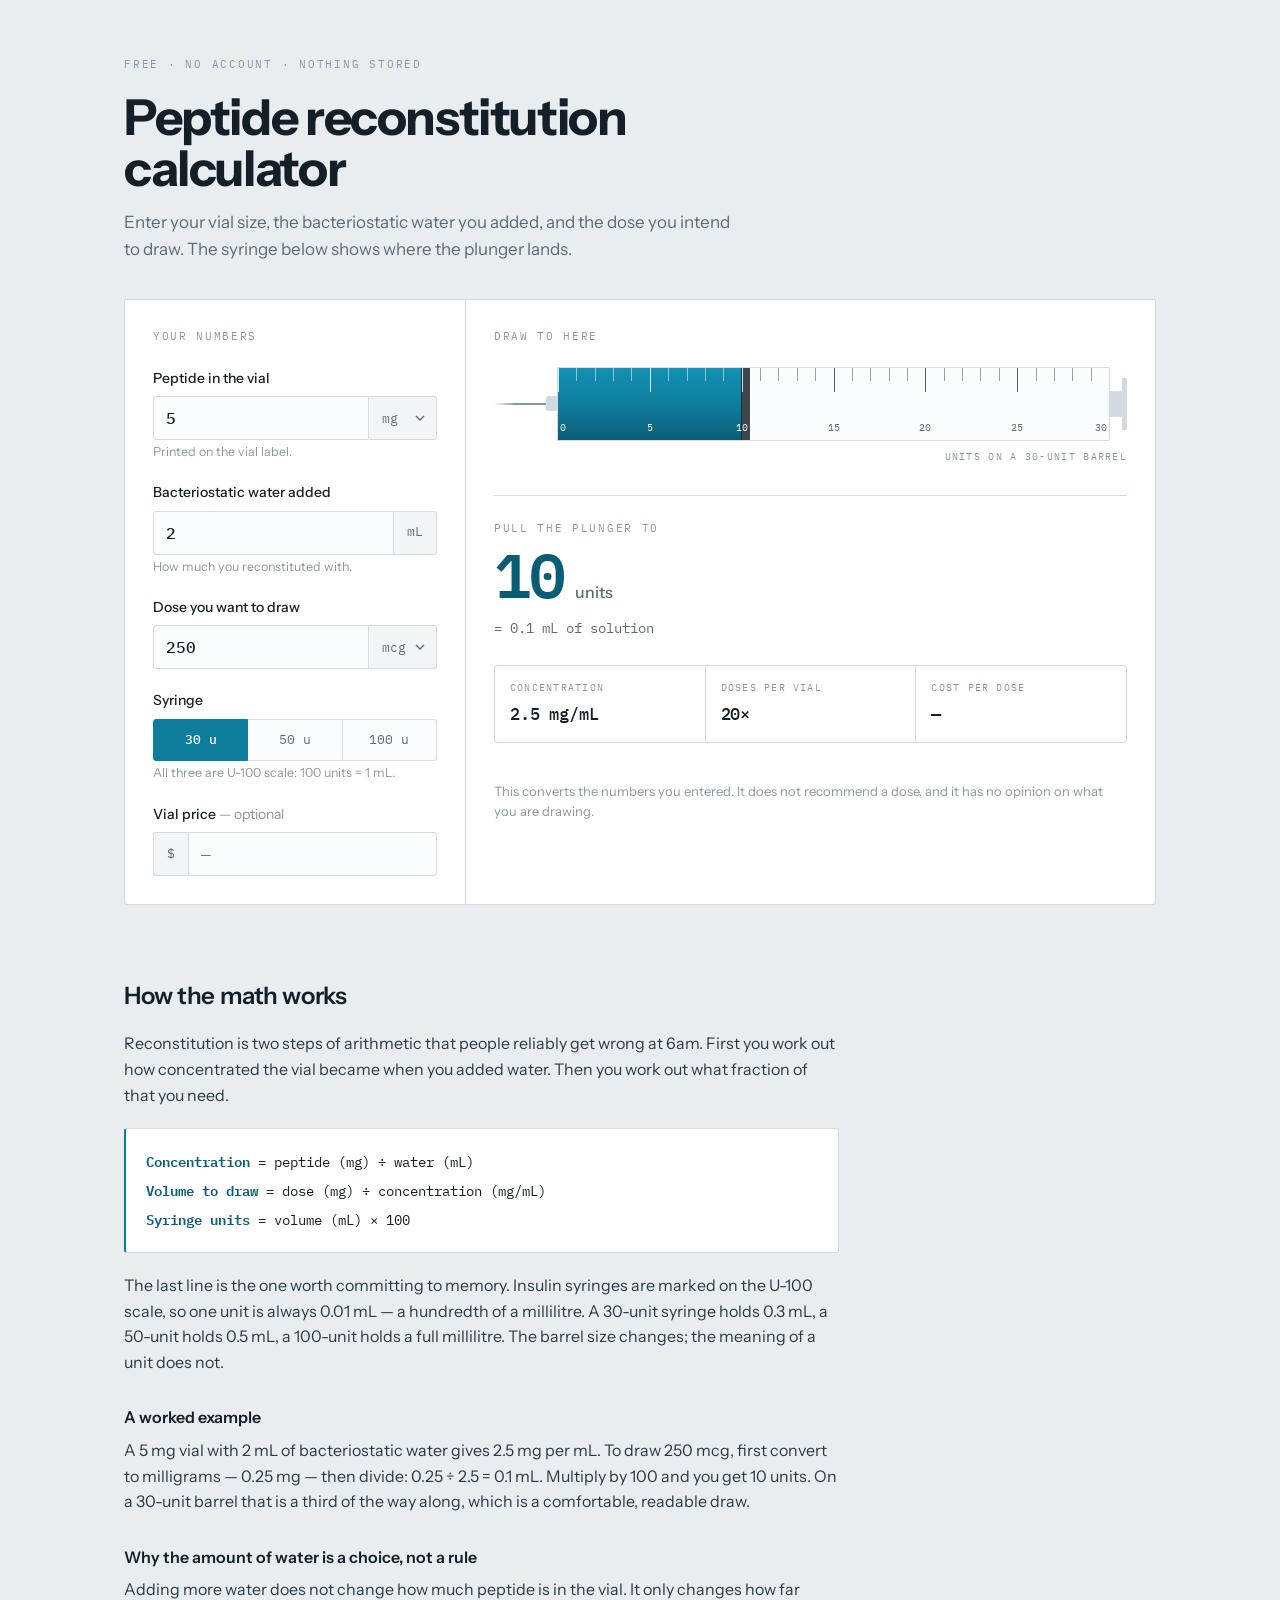
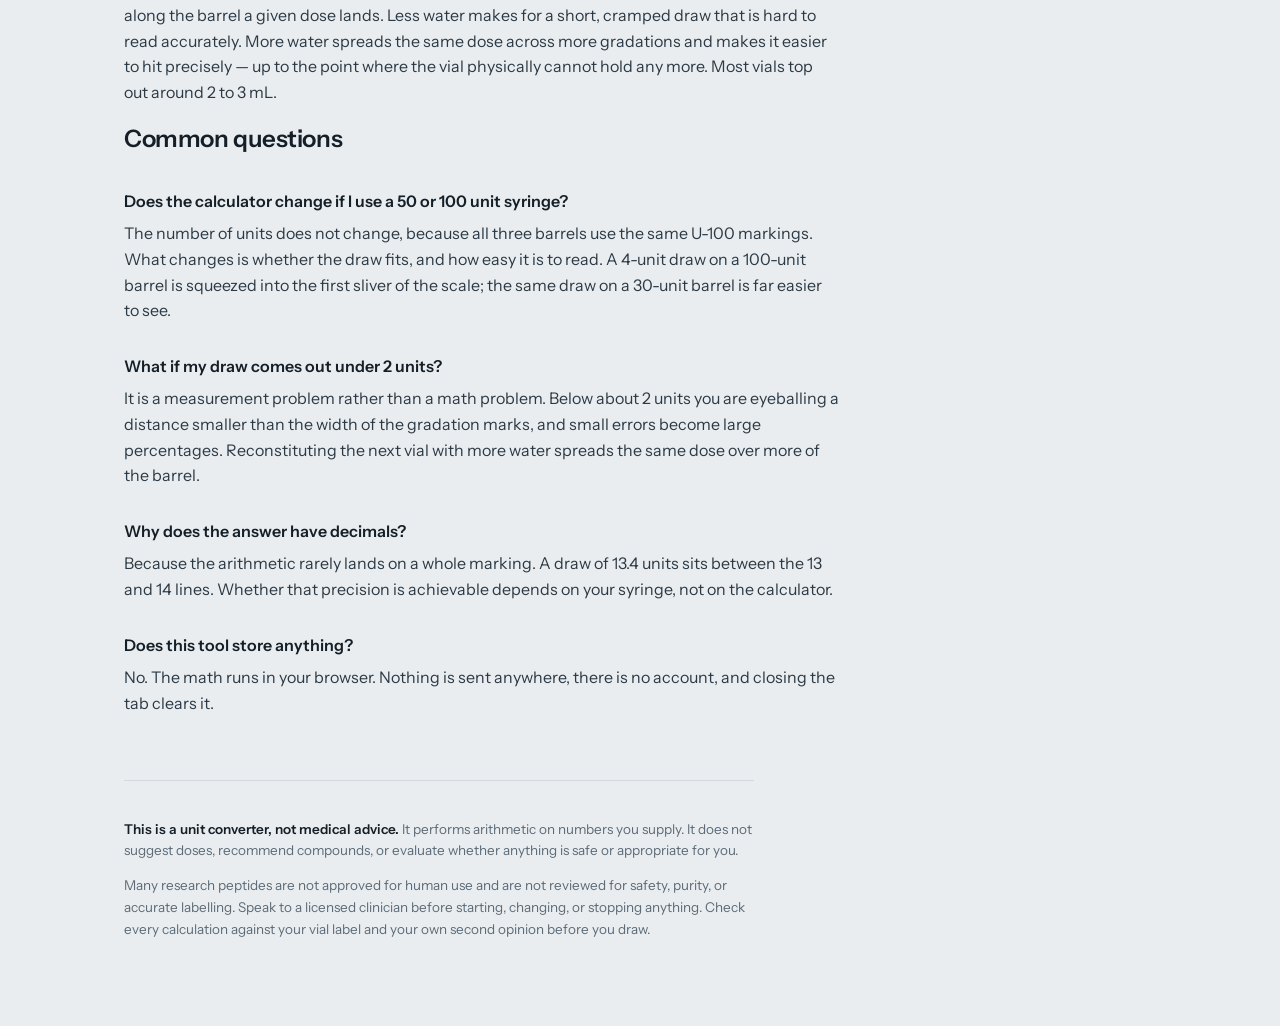
==== index.html @ dd7579fc "Peptide reconstitution calculator Single static page. Converts vial size + bacteriostatic water + do" ====
<!DOCTYPE html>
<html lang="en">
<head>
<meta charset="utf-8">
<meta name="viewport" content="width=device-width, initial-scale=1">
<title>Peptide Reconstitution Calculator — mg, mL and syringe units</title>
<meta name="description" content="Free peptide reconstitution calculator. Enter your vial size, bacteriostatic water and dose, and see exactly where to pull the plunger on a U-100 insulin syringe. No account, no app.">
<link rel="canonical" href="https://peptide-calc.onrender.com/">

<!-- Paste the Google Search Console verification tag here when you claim the property:
     <meta name="google-site-verification" content="..."> -->

<meta name="theme-color" content="#0A5D75">
<link rel="icon" href="/favicon.ico" sizes="32x32">
<link rel="icon" type="image/png" sizes="32x32" href="/favicon-32.png">
<link rel="icon" type="image/png" sizes="16x16" href="/favicon-16.png">
<link rel="apple-touch-icon" href="/apple-touch-icon.png">

<meta property="og:title" content="Peptide Reconstitution Calculator">
<meta property="og:description" content="Enter vial size, water and dose. See exactly where to pull the plunger.">
<meta property="og:type" content="website">
<meta property="og:url" content="https://peptide-calc.onrender.com/">
<meta property="og:site_name" content="Peptide Reconstitution Calculator">
<meta property="og:image" content="https://peptide-calc.onrender.com/og.png">
<meta property="og:image:width" content="1200">
<meta property="og:image:height" content="630">
<meta property="og:image:alt" content="An insulin syringe drawn to scale, filled to the 10-unit mark on a 30-unit barrel.">
<meta name="twitter:card" content="summary_large_image">
<meta name="twitter:title" content="Peptide Reconstitution Calculator">
<meta name="twitter:description" content="Enter vial size, water and dose. See exactly where to pull the plunger.">
<meta name="twitter:image" content="https://peptide-calc.onrender.com/og.png">
<link rel="preload" href="/fonts/InstrumentSans-400-700.woff2" as="font" type="font/woff2" crossorigin>
<link rel="preload" href="/fonts/IBMPlexMono-400.woff2" as="font" type="font/woff2" crossorigin>
<style>
  /* Fonts are served from this origin, so the page makes no third-party
     requests at all. Latin subsets only. Regenerate with fetch-fonts. */
  @font-face{font-family:'Instrument Sans';font-style:normal;font-weight:400 700;font-display:swap;
    src:url('/fonts/InstrumentSans-400-700.woff2') format('woff2')}
  @font-face{font-family:'IBM Plex Mono';font-style:normal;font-weight:400;font-display:swap;
    src:url('/fonts/IBMPlexMono-400.woff2') format('woff2')}
  @font-face{font-family:'IBM Plex Mono';font-style:normal;font-weight:500;font-display:swap;
    src:url('/fonts/IBMPlexMono-500.woff2') format('woff2')}
  @font-face{font-family:'IBM Plex Mono';font-style:normal;font-weight:600;font-display:swap;
    src:url('/fonts/IBMPlexMono-600.woff2') format('woff2')}

  :root{
    --ground:#E9EDF0;
    --panel:#FFFFFF;
    --ink:#141F28;
    --ink-soft:#5C6B77;
    --ink-faint:#8A98A3;
    --fluid:#0E7C9B;
    --fluid-deep:#0A5D75;
    --hairline:#D2D9DF;
    --warn:#A84A16;
    --warn-bg:#FBF1E8;
    --r:3px;
    --sans:"Instrument Sans",system-ui,-apple-system,sans-serif;
    --mono:"IBM Plex Mono",ui-monospace,monospace;
  }

  *,*::before,*::after{box-sizing:border-box}

  html{-webkit-text-size-adjust:100%}

  body{
    margin:0;
    background:var(--ground);
    color:var(--ink);
    font-family:var(--sans);
    font-size:16px;
    line-height:1.6;
    -webkit-font-smoothing:antialiased;
  }

  .wrap{max-width:1080px;margin:0 auto;padding:0 24px}

  /* ---------- masthead ---------- */
  .masthead{padding:56px 0 36px}
  .eyebrow{
    font-family:var(--mono);
    font-size:11px;
    letter-spacing:.16em;
    text-transform:uppercase;
    color:var(--ink-faint);
    margin:0 0 18px;
  }
  h1{
    font-size:clamp(2rem,5.2vw,3.1rem);
    line-height:1.04;
    letter-spacing:-.028em;
    font-weight:700;
    margin:0 0 14px;
    max-width:16ch;
  }
  .standfirst{
    font-size:1.0625rem;
    color:var(--ink-soft);
    margin:0;
    max-width:56ch;
  }

  /* ---------- calculator ---------- */
  .calc{
    display:grid;
    grid-template-columns:minmax(0,340px) minmax(0,1fr);
    gap:1px;
    background:var(--hairline);
    border:1px solid var(--hairline);
    border-radius:var(--r);
    overflow:hidden;
  }
  .pane{background:var(--panel);padding:28px}

  .pane-label{
    font-family:var(--mono);
    font-size:10.5px;
    letter-spacing:.16em;
    text-transform:uppercase;
    color:var(--ink-faint);
    margin:0 0 22px;
  }

  .field{margin-bottom:20px}
  .field:last-child{margin-bottom:0}
  .field > label{
    display:block;
    font-size:.875rem;
    font-weight:500;
    margin-bottom:7px;
  }
  .hint{
    display:block;
    font-size:.78rem;
    color:var(--ink-faint);
    font-weight:400;
    margin-top:3px;
    line-height:1.45;
  }

  .control{display:flex}
  input[type=number]{
    font-family:var(--mono);
    font-size:1rem;
    font-weight:500;
    color:var(--ink);
    width:100%;
    min-width:0;
    padding:11px 12px;
    background:#FBFCFD;
    border:1px solid var(--hairline);
    border-radius:var(--r) 0 0 var(--r);
    -moz-appearance:textfield;
  }
  input[type=number]::-webkit-outer-spin-button,
  input[type=number]::-webkit-inner-spin-button{-webkit-appearance:none;margin:0}
  .control > input[type=number]:only-child{border-radius:var(--r)}
  input[type=number]:focus-visible,
  select:focus-visible{
    outline:2px solid var(--fluid);
    outline-offset:-1px;
    position:relative;
    z-index:1;
  }
  .unit{
    font-family:var(--mono);
    font-size:.8125rem;
    color:var(--ink-soft);
    background:#F2F5F7;
    border:1px solid var(--hairline);
    border-left:none;
    border-radius:0 var(--r) var(--r) 0;
    padding:0 13px;
    display:flex;
    align-items:center;
    white-space:nowrap;
  }
  select.unit{
    -webkit-appearance:none;appearance:none;
    cursor:pointer;
    padding-right:30px;
    background-image:url("data:image/svg+xml;charset=utf-8,%3Csvg xmlns='http://www.w3.org/2000/svg' width='10' height='7'%3E%3Cpath d='M1 1l4 4 4-4' stroke='%235C6B77' stroke-width='1.4' fill='none'/%3E%3C/svg%3E");
    background-repeat:no-repeat;
    background-position:right 11px center;
  }

  .seg{display:flex;gap:0;position:relative}
  .seg input{position:absolute;opacity:0;pointer-events:none}
  .seg label{
    flex:1;
    text-align:center;
    font-family:var(--mono);
    font-size:.8125rem;
    padding:10px 4px;
    background:#FBFCFD;
    border:1px solid var(--hairline);
    border-left-width:0;
    cursor:pointer;
    color:var(--ink-soft);
    transition:background .12s,color .12s;
  }
  .seg label:first-of-type{border-left-width:1px;border-radius:var(--r) 0 0 var(--r)}
  .seg label:last-of-type{border-radius:0 var(--r) var(--r) 0}
  .seg label:hover{background:#F0F4F6}
  .seg input:checked + label{
    background:var(--fluid);
    border-color:var(--fluid);
    color:#fff;
    font-weight:500;
  }
  .seg input:focus-visible + label{outline:2px solid var(--fluid);outline-offset:2px}

  /* ---------- syringe (signature) ---------- */
  .readout{display:flex;flex-direction:column;height:100%}

  .syringe{margin-bottom:8px}
  .barrel-row{display:flex;align-items:center}
  .needle{
    width:52px;height:2px;
    background:linear-gradient(to left,var(--ink-faint) 60%,transparent);
    flex:none;
  }
  .hub{
    width:11px;height:15px;
    background:var(--hairline);
    border-radius:2px 0 0 2px;
    flex:none;
  }
  .barrel{
    position:relative;
    flex:1;
    height:74px;
    background:#FBFCFD;
    border:1px solid var(--hairline);
    border-radius:0 2px 2px 0;
    overflow:hidden;
  }
  .fill{
    position:absolute;
    inset:0 auto 0 0;
    width:0;
    background:linear-gradient(180deg,#1391B3,var(--fluid) 55%,var(--fluid-deep));
    transition:width .42s cubic-bezier(.22,.61,.36,1);
  }
  .stopper{
    position:absolute;
    top:0;bottom:0;
    width:9px;
    background:var(--ink);
    opacity:.82;
    transform:translateX(-1px);
    transition:left .42s cubic-bezier(.22,.61,.36,1);
  }
  .ticks{position:absolute;inset:0;pointer-events:none}
  .tick{position:absolute;top:0;width:1px;background:var(--ink);opacity:.42}
  .tick.minor{height:13px}
  .tick.major{height:24px;opacity:.72}
  .tick-num{
    position:absolute;
    bottom:5px;
    transform:translateX(-50%);
    font-family:var(--mono);
    font-size:9.5px;
    color:var(--ink-soft);
  }
  /* Gradations sitting on the drawn fluid invert, or they disappear into it. */
  .tick.over{background:#fff;opacity:.5}
  .tick.major.over{opacity:.8}
  .tick-num.over{color:rgba(255,255,255,.94)}
  .plunger{width:12px;height:26px;background:var(--hairline);flex:none;border-radius:0 2px 2px 0}
  .flange{width:5px;height:52px;background:var(--hairline);flex:none;border-radius:0 2px 2px 0}

  .scale-caption{
    font-family:var(--mono);
    font-size:10px;
    letter-spacing:.13em;
    text-transform:uppercase;
    color:var(--ink-faint);
    text-align:right;
    margin:0 0 30px;
  }

  /* ---------- answer ---------- */
  .answer{border-top:1px solid var(--hairline);padding-top:24px}
  .answer-label{
    font-family:var(--mono);
    font-size:10.5px;
    letter-spacing:.16em;
    text-transform:uppercase;
    color:var(--ink-faint);
    margin:0 0 6px;
  }
  .big{
    font-family:var(--mono);
    font-size:clamp(2.6rem,7vw,3.9rem);
    font-weight:600;
    line-height:1;
    letter-spacing:-.03em;
    color:var(--fluid-deep);
    display:flex;
    align-items:baseline;
    gap:11px;
    flex-wrap:wrap;
  }
  .big .suffix{
    font-family:var(--sans);
    font-size:1rem;
    font-weight:500;
    color:var(--ink-soft);
    letter-spacing:0;
  }
  .big.void{color:var(--ink-faint);font-size:1.5rem}
  .subline{
    font-family:var(--mono);
    font-size:.875rem;
    color:var(--ink-soft);
    margin:12px 0 0;
  }

  .stats{
    display:grid;
    grid-template-columns:repeat(3,1fr);
    gap:1px;
    background:var(--hairline);
    border:1px solid var(--hairline);
    border-radius:var(--r);
    margin-top:26px;
    overflow:hidden;
  }
  .stat{background:var(--panel);padding:14px 15px}
  .stat dt{
    font-family:var(--mono);
    font-size:9.5px;
    letter-spacing:.13em;
    text-transform:uppercase;
    color:var(--ink-faint);
    margin:0 0 5px;
  }
  .stat dd{
    font-family:var(--mono);
    font-size:1.0625rem;
    font-weight:500;
    margin:0;
    letter-spacing:-.01em;
  }

  .notes{margin-top:18px;display:flex;flex-direction:column;gap:8px}
  .note{
    display:flex;
    gap:10px;
    font-size:.8438rem;
    line-height:1.5;
    padding:11px 13px;
    border-radius:var(--r);
    background:var(--warn-bg);
    color:var(--warn);
    border:1px solid #EFDCC9;
  }
  .note .mark{font-family:var(--mono);font-weight:600;flex:none}

  .fineprint{
    font-size:.8125rem;
    color:var(--ink-faint);
    margin:20px 0 0;
    line-height:1.55;
  }

  /* ---------- prose ---------- */
  .prose{padding:72px 0 0;max-width:65ch}
  .prose h2{
    font-size:1.5rem;
    letter-spacing:-.018em;
    margin:0 0 16px;
    font-weight:600;
  }
  .prose h3{font-size:1rem;font-weight:600;margin:30px 0 7px}
  .prose p{margin:0 0 15px;color:#2C3A45}
  .prose p:last-child{margin-bottom:0}
  .formula{
    font-family:var(--mono);
    font-size:.875rem;
    background:var(--panel);
    border:1px solid var(--hairline);
    border-left:2px solid var(--fluid);
    border-radius:var(--r);
    padding:18px 20px;
    margin:20px 0;
    line-height:2;
    overflow-x:auto;
    white-space:nowrap;
  }
  .formula b{font-weight:600;color:var(--fluid-deep)}

  .disclaimer{
    margin:64px 0 0;
    padding:24px 0 72px;
    border-top:1px solid var(--hairline);
    font-size:.8438rem;
    color:var(--ink-soft);
    line-height:1.6;
    max-width:70ch;
  }
  .disclaimer strong{color:var(--ink);font-weight:600}

  @media (max-width:840px){
    .calc{grid-template-columns:1fr}
    .masthead{padding:40px 0 28px}
    .pane{padding:22px}
    .needle{width:26px}
    .stats{grid-template-columns:1fr}
    .wrap{padding:0 18px}
  }

  @media (prefers-reduced-motion:reduce){
    *{transition-duration:.01ms !important;animation-duration:.01ms !important}
  }
</style>
</head>
<body>

<div class="wrap">

  <header class="masthead">
    <p class="eyebrow">Free · No account · Nothing stored</p>
    <h1>Peptide reconstitution calculator</h1>
    <p class="standfirst">Enter your vial size, the bacteriostatic water you added, and the dose you intend to draw. The syringe below shows where the plunger lands.</p>
  </header>

  <main class="calc">

    <section class="pane">
      <p class="pane-label">Your numbers</p>

      <div class="field">
        <label for="vial">Peptide in the vial</label>
        <div class="control">
          <input type="number" id="vial" value="5" min="0" step="any" inputmode="decimal">
          <select class="unit" id="vialUnit" aria-label="Vial unit">
            <option value="1">mg</option>
            <option value="0.001">mcg</option>
          </select>
        </div>
        <span class="hint">Printed on the vial label.</span>
      </div>

      <div class="field">
        <label for="water">Bacteriostatic water added</label>
        <div class="control">
          <input type="number" id="water" value="2" min="0" step="any" inputmode="decimal">
          <span class="unit">mL</span>
        </div>
        <span class="hint">How much you reconstituted with.</span>
      </div>

      <div class="field">
        <label for="dose">Dose you want to draw</label>
        <div class="control">
          <input type="number" id="dose" value="250" min="0" step="any" inputmode="decimal">
          <select class="unit" id="doseUnit" aria-label="Dose unit">
            <option value="0.001">mcg</option>
            <option value="1">mg</option>
          </select>
        </div>
      </div>

      <div class="field">
        <label id="syrLabel">Syringe</label>
        <div class="seg" role="radiogroup" aria-labelledby="syrLabel">
          <input type="radio" name="syr" id="s30" value="30" checked>
          <label for="s30">30 u</label>
          <input type="radio" name="syr" id="s50" value="50">
          <label for="s50">50 u</label>
          <input type="radio" name="syr" id="s100" value="100">
          <label for="s100">100 u</label>
        </div>
        <span class="hint">All three are U-100 scale: 100 units = 1 mL.</span>
      </div>

      <div class="field">
        <label for="price">Vial price <span style="color:var(--ink-faint);font-weight:400">— optional</span></label>
        <div class="control">
          <span class="unit" style="border-left:1px solid var(--hairline);border-right:none;border-radius:var(--r) 0 0 var(--r)">$</span>
          <input type="number" id="price" placeholder="—" min="0" step="any" inputmode="decimal" style="border-radius:0 var(--r) var(--r) 0">
        </div>
      </div>
    </section>

    <section class="pane">
      <div class="readout">
        <p class="pane-label">Draw to here</p>

        <div class="syringe">
          <div class="barrel-row">
            <span class="needle"></span>
            <span class="hub"></span>
            <div class="barrel" id="barrel">
              <div class="fill" id="fill"></div>
              <div class="stopper" id="stopper" style="left:0"></div>
              <div class="ticks" id="ticks"></div>
            </div>
            <span class="plunger"></span>
            <span class="flange"></span>
          </div>
        </div>
        <p class="scale-caption" id="scaleCaption">Units on a 30-unit barrel</p>

        <div class="answer">
          <p class="answer-label">Pull the plunger to</p>
          <div role="status" aria-live="polite">
            <div class="big" id="big"><span>10</span><span class="suffix">units</span></div>
            <p class="subline" id="subline">= 0.10 mL of solution</p>
          </div>

          <dl class="stats">
            <div class="stat"><dt>Concentration</dt><dd id="conc">—</dd></div>
            <div class="stat"><dt>Doses per vial</dt><dd id="doses">—</dd></div>
            <div class="stat"><dt>Cost per dose</dt><dd id="cpd">—</dd></div>
          </dl>

          <div class="notes" id="notes"></div>

          <p class="fineprint">This converts the numbers you entered. It does not recommend a dose, and it has no opinion on what you are drawing.</p>
        </div>
      </div>
    </section>

  </main>

  <article class="prose">
    <h2>How the math works</h2>
    <p>Reconstitution is two steps of arithmetic that people reliably get wrong at 6am. First you work out how concentrated the vial became when you added water. Then you work out what fraction of that you need.</p>

    <div class="formula">
      <b>Concentration</b> = peptide (mg) ÷ water (mL)<br>
      <b>Volume to draw</b> = dose (mg) ÷ concentration (mg/mL)<br>
      <b>Syringe units</b> = volume (mL) × 100
    </div>

    <p>The last line is the one worth committing to memory. Insulin syringes are marked on the U-100 scale, so one unit is always 0.01 mL — a hundredth of a millilitre. A 30-unit syringe holds 0.3 mL, a 50-unit holds 0.5 mL, a 100-unit holds a full millilitre. The barrel size changes; the meaning of a unit does not.</p>

    <h3>A worked example</h3>
    <p>A 5 mg vial with 2 mL of bacteriostatic water gives 2.5 mg per mL. To draw 250 mcg, first convert to milligrams — 0.25 mg — then divide: 0.25 ÷ 2.5 = 0.1 mL. Multiply by 100 and you get 10 units. On a 30-unit barrel that is a third of the way along, which is a comfortable, readable draw.</p>

    <h3>Why the amount of water is a choice, not a rule</h3>
    <p>Adding more water does not change how much peptide is in the vial. It only changes how far along the barrel a given dose lands. Less water makes for a short, cramped draw that is hard to read accurately. More water spreads the same dose across more gradations and makes it easier to hit precisely — up to the point where the vial physically cannot hold any more. Most vials top out around 2 to 3 mL.</p>

    <h2>Common questions</h2>

    <h3>Does the calculator change if I use a 50 or 100 unit syringe?</h3>
    <p>The number of units does not change, because all three barrels use the same U-100 markings. What changes is whether the draw fits, and how easy it is to read. A 4-unit draw on a 100-unit barrel is squeezed into the first sliver of the scale; the same draw on a 30-unit barrel is far easier to see.</p>

    <h3>What if my draw comes out under 2 units?</h3>
    <p>It is a measurement problem rather than a math problem. Below about 2 units you are eyeballing a distance smaller than the width of the gradation marks, and small errors become large percentages. Reconstituting the next vial with more water spreads the same dose over more of the barrel.</p>

    <h3>Why does the answer have decimals?</h3>
    <p>Because the arithmetic rarely lands on a whole marking. A draw of 13.4 units sits between the 13 and 14 lines. Whether that precision is achievable depends on your syringe, not on the calculator.</p>

    <h3>Does this tool store anything?</h3>
    <p>No. The math runs in your browser. Nothing is sent anywhere, there is no account, and closing the tab clears it.</p>
  </article>

  <footer class="disclaimer">
    <p><strong>This is a unit converter, not medical advice.</strong> It performs arithmetic on numbers you supply. It does not suggest doses, recommend compounds, or evaluate whether anything is safe or appropriate for you.</p>
    <p>Many research peptides are not approved for human use and are not reviewed for safety, purity, or accurate labelling. Speak to a licensed clinician before starting, changing, or stopping anything. Check every calculation against your vial label and your own second opinion before you draw.</p>
  </footer>

</div>

<script type="application/ld+json">
{
  "@context":"https://schema.org",
  "@type":"WebApplication",
  "name":"Peptide Reconstitution Calculator",
  "url":"https://peptide-calc.onrender.com/",
  "applicationCategory":"UtilitiesApplication",
  "operatingSystem":"Any modern web browser",
  "browserRequirements":"Requires JavaScript",
  "description":"Converts peptide vial size, bacteriostatic water volume and intended dose into millilitres and U-100 insulin syringe units, and shows the draw to scale on a syringe barrel.",
  "isAccessibleForFree":true,
  "offers":{"@type":"Offer","price":"0","priceCurrency":"USD"}
}
</script>

<script type="application/ld+json">
{
  "@context":"https://schema.org",
  "@type":"FAQPage",
  "mainEntity":[
    {"@type":"Question","name":"Does the calculation change if I use a 50 or 100 unit syringe?","acceptedAnswer":{"@type":"Answer","text":"No. All three barrels use the same U-100 markings, where one unit equals 0.01 mL. The unit count stays the same; only whether the draw fits, and how easy it is to read, changes."}},
    {"@type":"Question","name":"What if my draw comes out under 2 units?","acceptedAnswer":{"@type":"Answer","text":"That is a measurement problem rather than a math problem. Below roughly 2 units you are estimating a distance smaller than the gradation marks, so small errors become large percentages. Reconstituting with more water spreads the same dose across more of the barrel."}},
    {"@type":"Question","name":"How do you convert millilitres to insulin syringe units?","acceptedAnswer":{"@type":"Answer","text":"Multiply millilitres by 100. Insulin syringes use the U-100 scale, so one unit is always 0.01 mL regardless of whether the barrel holds 30, 50, or 100 units."}},
    {"@type":"Question","name":"How do you calculate peptide concentration after reconstitution?","acceptedAnswer":{"@type":"Answer","text":"Divide the milligrams of peptide in the vial by the millilitres of bacteriostatic water added. A 5 mg vial reconstituted with 2 mL gives 2.5 mg per mL."}}
  ]
}
</script>

<script>
(function(){
  var $ = function(id){ return document.getElementById(id); };
  var vial=$('vial'), vialUnit=$('vialUnit'), water=$('water'), dose=$('dose'),
      doseUnit=$('doseUnit'), price=$('price'),
      fill=$('fill'), stopper=$('stopper'), ticks=$('ticks'),
      big=$('big'), subline=$('subline'), conc=$('conc'), doses=$('doses'),
      cpd=$('cpd'), notes=$('notes'), scaleCaption=$('scaleCaption');

  function capacity(){
    var el = document.querySelector('input[name=syr]:checked');
    return el ? +el.value : 30;
  }

  function num(el){
    var v = parseFloat(el.value);
    return isFinite(v) && v > 0 ? v : null;
  }

  // Real syringes: 30u and 50u are marked every 1 unit, 100u every 2.
  function gradations(cap){
    if(cap===30)  return {minor:1, major:5};
    if(cap===50)  return {minor:1, major:10};
    return {minor:2, major:10};
  }

  var drawnCap = null;
  function drawTicks(cap){
    if(cap === drawnCap) return;
    drawnCap = cap;
    var g = gradations(cap), html = '';
    for(var u=0; u<=cap; u+=g.minor){
      var pct = (u/cap)*100;
      var isMajor = u % g.major === 0;
      html += '<span class="tick '+(isMajor?'major':'minor')+'" data-pct="'+pct+'" style="left:'+pct+'%"></span>';
      if(isMajor){
        var edge = pct<3 ? 'left:2px;transform:none' : (pct>97 ? 'right:2px;left:auto;transform:none' : 'left:'+pct+'%');
        html += '<span class="tick-num" data-pct="'+pct+'" style="'+edge+'">'+u+'</span>';
      }
    }
    ticks.innerHTML = html;
    scaleCaption.textContent = 'Units on a '+cap+'-unit barrel';
  }

  function fmt(n, dp){
    return n.toFixed(dp).replace(/\.?0+$/,'') || '0';
  }

  // Repaint gradations light where they overlap the drawn fluid (and the
  // stopper, which sits right at the boundary and is just as dark).
  function shadeTicks(pct){
    var marks = ticks.querySelectorAll('[data-pct]');
    for(var i=0;i<marks.length;i++){
      var at = parseFloat(marks[i].getAttribute('data-pct'));
      if(at <= pct + 0.6){ marks[i].classList.add('over'); }
      else { marks[i].classList.remove('over'); }
    }
  }

  function setVoid(msg){
    big.className = 'big void';
    big.innerHTML = '<span>'+msg+'</span>';
    subline.textContent = '';
    fill.style.width = '0%';
    stopper.style.left = '0%';
    shadeTicks(0);
  }

  function render(){
    var cap = capacity();
    drawTicks(cap);

    var vialMg = num(vial) ? num(vial) * parseFloat(vialUnit.value) : null;
    var waterMl = num(water);
    var doseMg  = num(dose) ? num(dose) * parseFloat(doseUnit.value) : null;
    var vialCost = num(price);

    notes.innerHTML = '';
    conc.textContent = '—'; doses.textContent = '—'; cpd.textContent = '—';

    if(vialMg === null || waterMl === null){
      setVoid('Enter a vial size and water volume');
      return;
    }

    var cMgMl = vialMg / waterMl;
    conc.textContent = fmt(cMgMl, 3) + ' mg/mL';

    if(doseMg === null){
      setVoid('Enter a dose');
      return;
    }

    var ml = doseMg / cMgMl;
    var units = ml * 100;

    // +1e-9 guards against float error turning an exact 20 into 19.999...
    var perVial = Math.floor(vialMg / doseMg + 1e-9);
    doses.textContent = perVial >= 1 ? perVial + '×' : '0';
    if(vialCost !== null && perVial >= 1){
      cpd.textContent = '$' + (vialCost / perVial).toFixed(2);
    }

    big.className = 'big';
    big.innerHTML = '<span>' + fmt(units, 2) + '</span><span class="suffix">' +
                    (Math.abs(units-1) < 0.005 ? 'unit' : 'units') + '</span>';
    subline.textContent = '= ' + fmt(ml, ml < 0.01 ? 4 : 3) + ' mL of solution';

    var pct = Math.min(100, (units / cap) * 100);
    fill.style.width = pct + '%';
    stopper.style.left = pct + '%';
    shadeTicks(pct);

    var out = [];
    if(units > cap){
      out.push('This draw is '+fmt(units,2)+' units — more than a '+cap+'-unit syringe holds. Use a larger barrel, or reconstitute with less water so the same dose sits in a smaller volume.');
    }
    if(units > 0 && units < 2){
      out.push('Under 2 units is hard to measure accurately, because the draw is narrower than the gap between markings. Reconstituting with more water spreads the same dose further along the barrel.');
    }
    if(waterMl > 3){
      out.push(waterMl+' mL is more than most vials physically hold. Check the vial capacity before you add it.');
    }
    if(perVial < 1){
      out.push('One dose at this size is larger than the entire vial contains.');
    }
    for(var i=0;i<out.length;i++){
      var d = document.createElement('div');
      d.className = 'note';
      d.innerHTML = '<span class="mark">!</span><span>'+out[i]+'</span>';
      notes.appendChild(d);
    }
  }

  var inputs = [vial, vialUnit, water, dose, doseUnit, price];
  for(var i=0;i<inputs.length;i++){
    inputs[i].addEventListener('input', render);
    inputs[i].addEventListener('change', render);
  }
  var radios = document.querySelectorAll('input[name=syr]');
  for(var j=0;j<radios.length;j++){ radios[j].addEventListener('change', render); }

  render();
})();
</script>

</body>
</html>
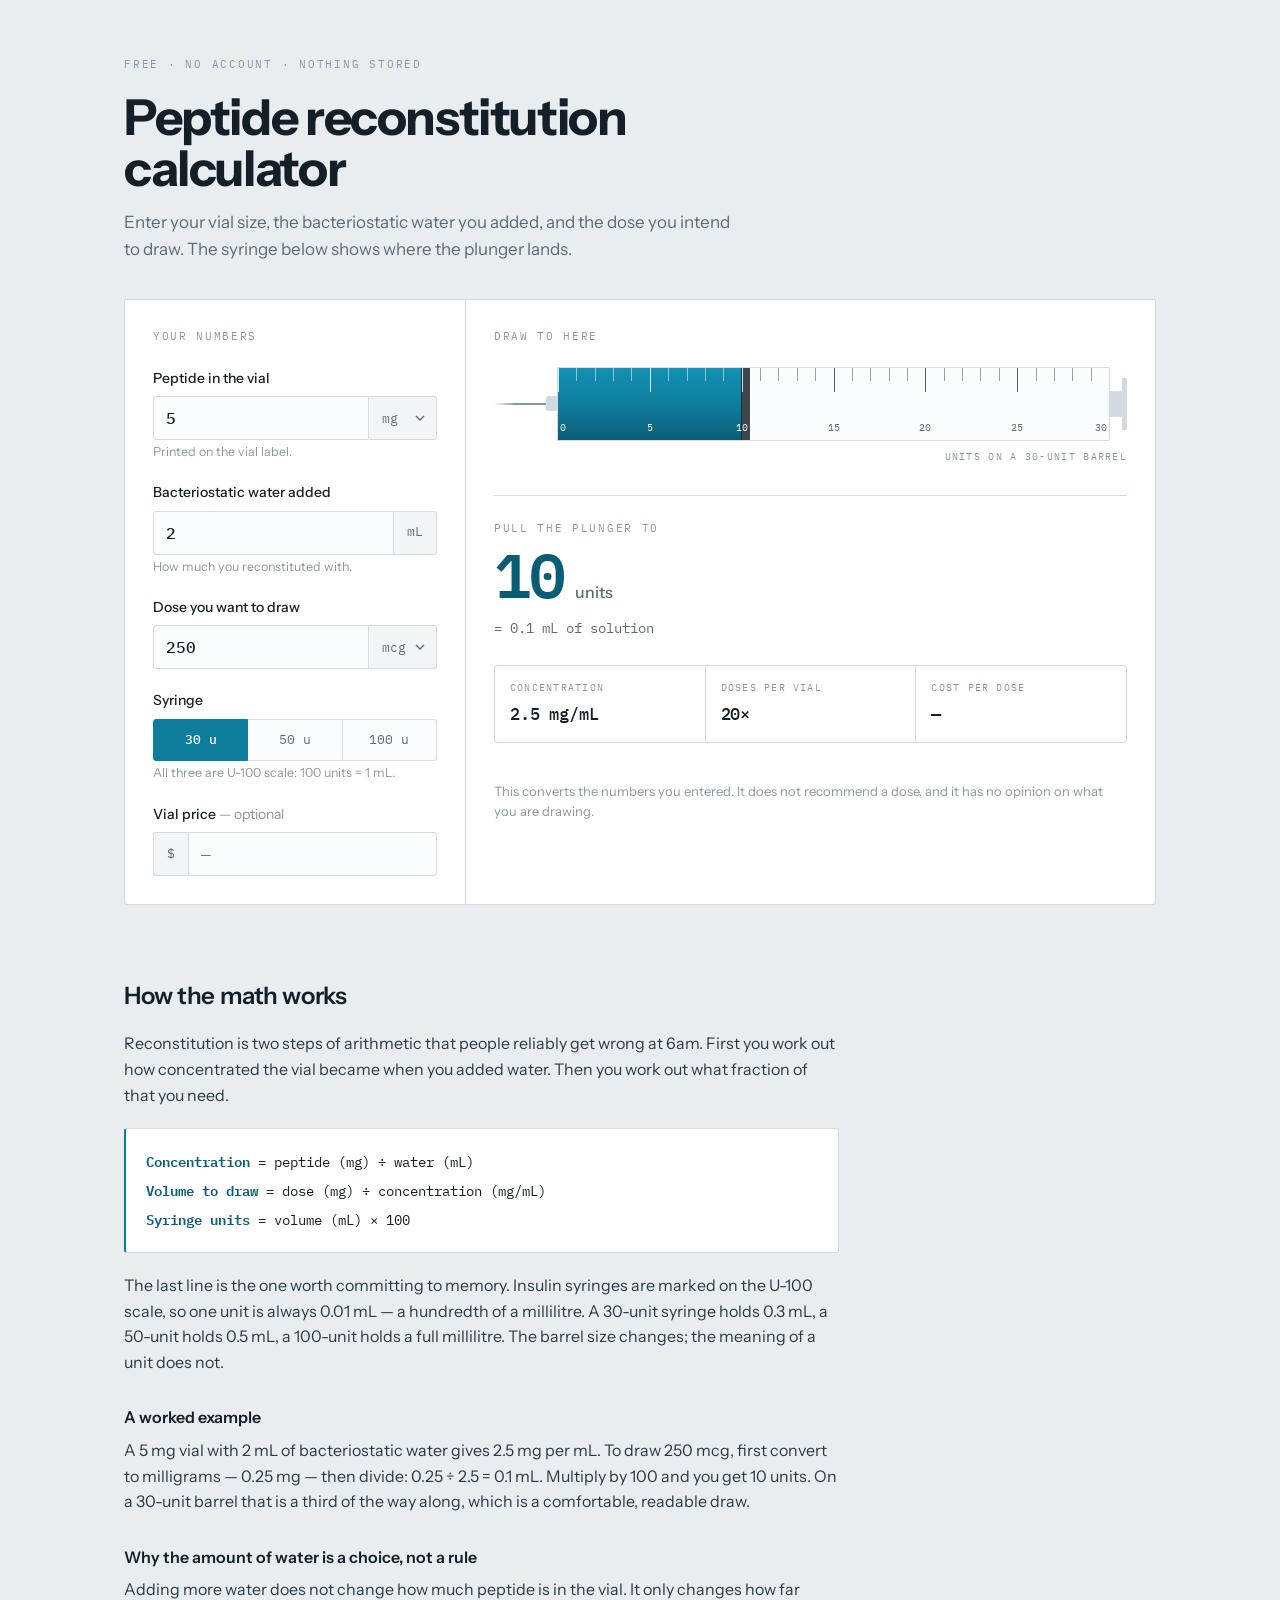
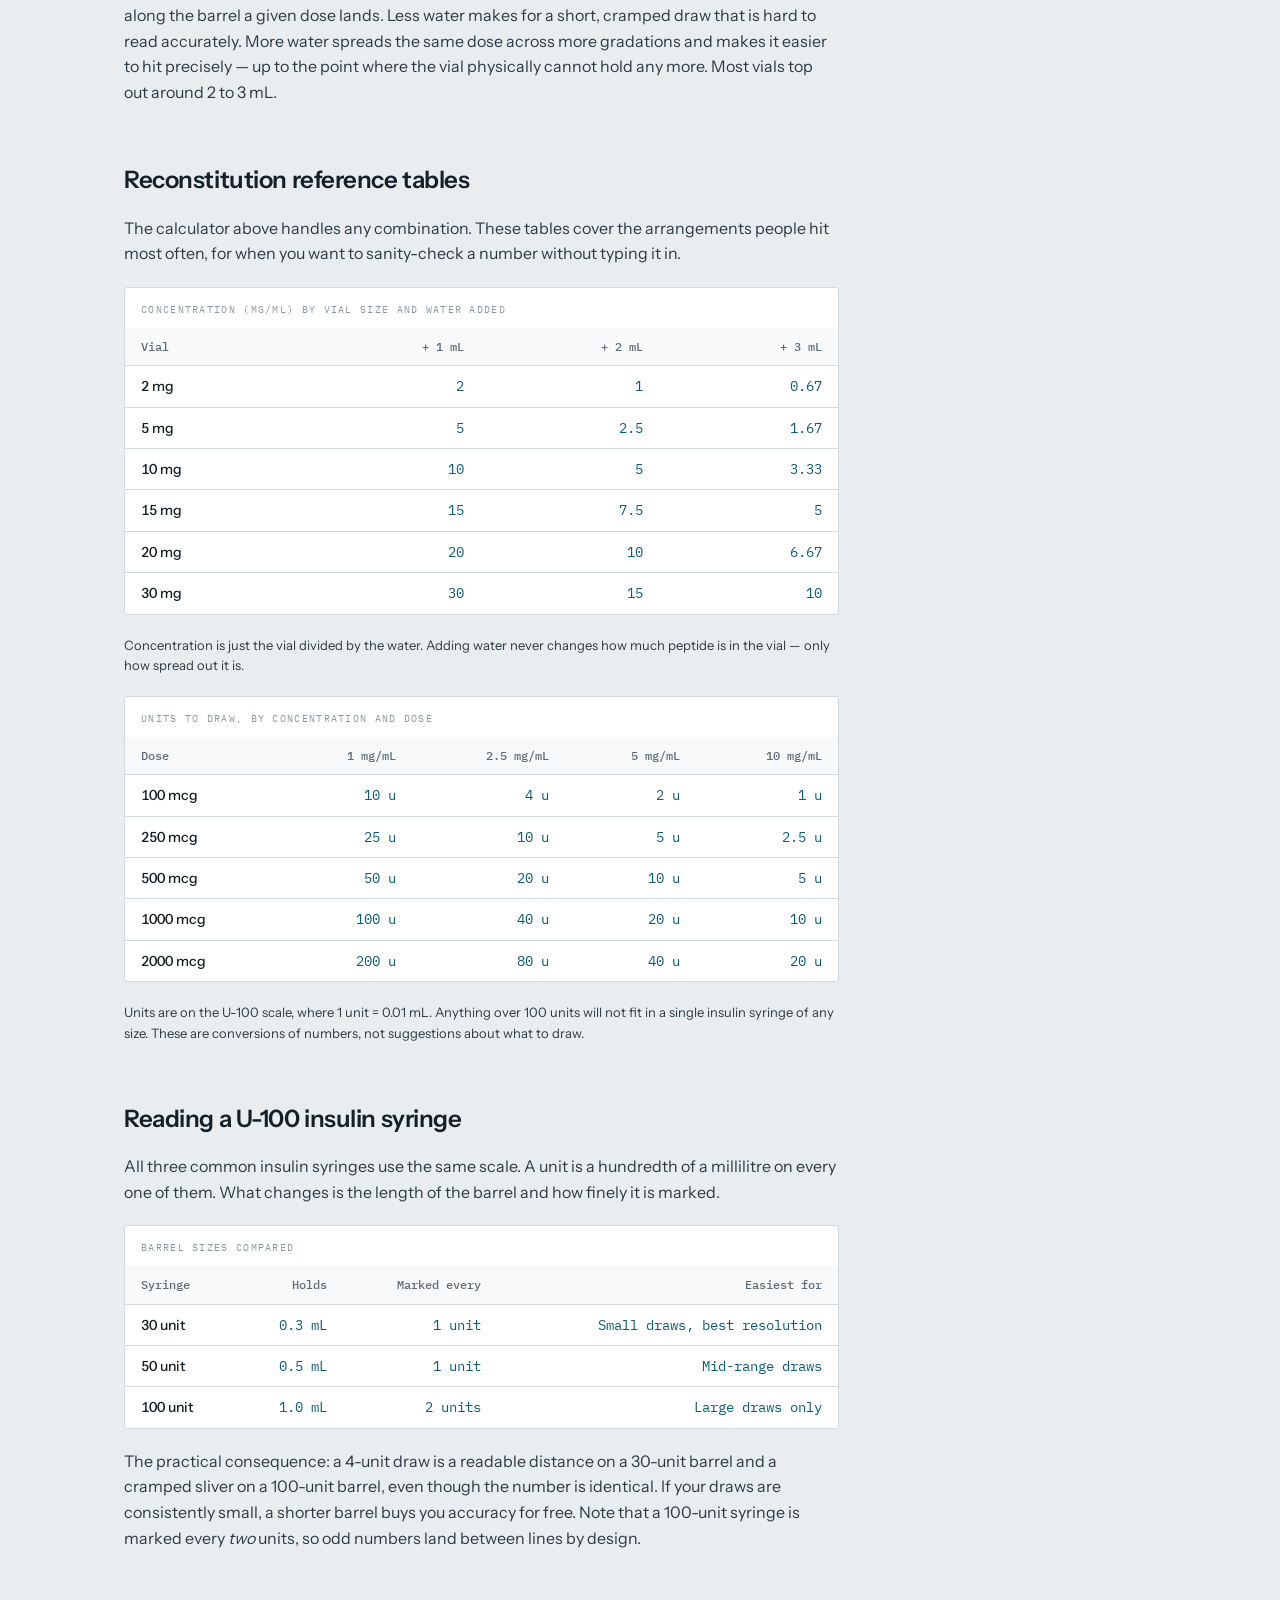
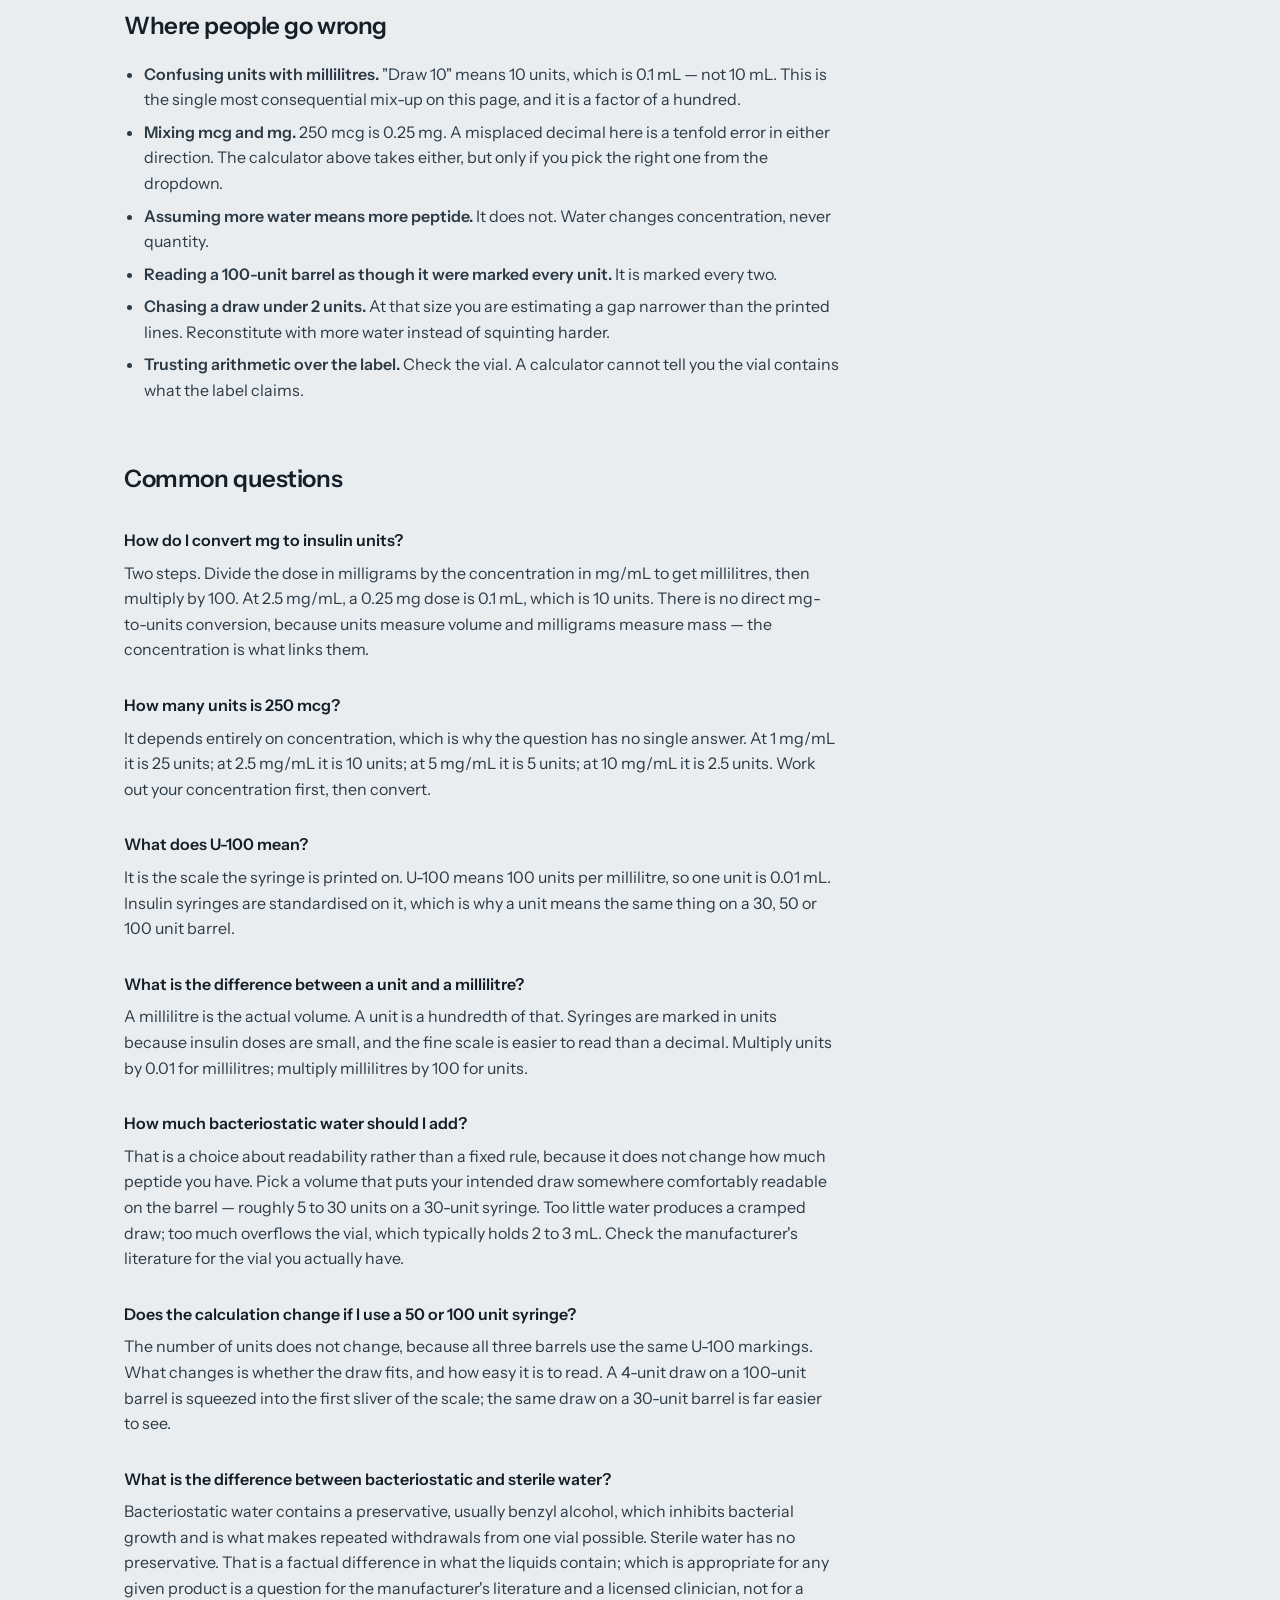
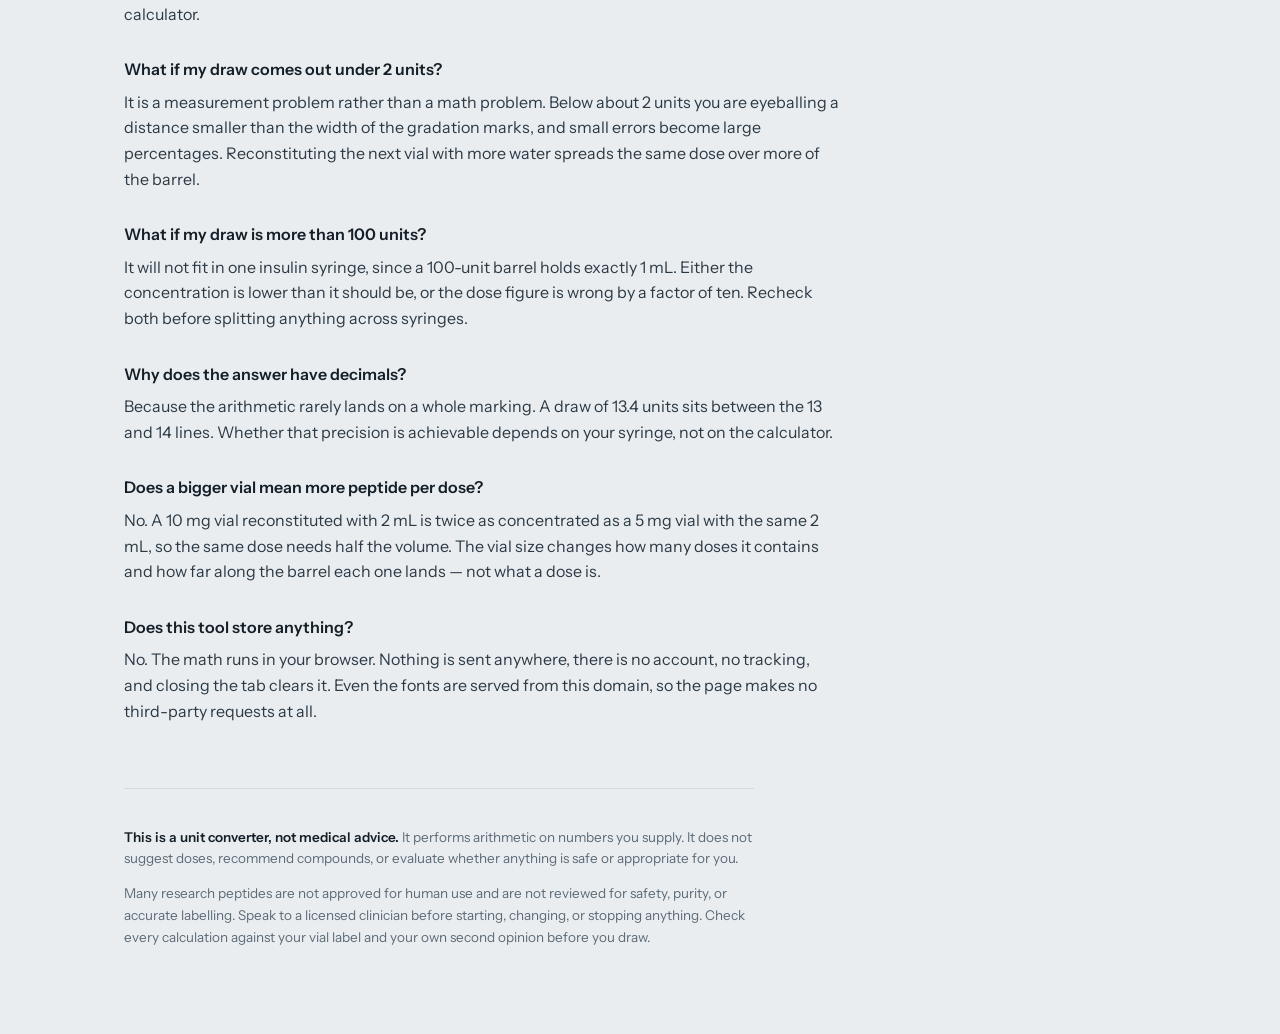
==== commit c2b127a2: "Expand on-page content for search coverage Adds reconstitution reference tables (concentration by vi" ====
--- a/index.html
+++ b/index.html
@@ -3,12 +3,13 @@
 <head>
 <meta charset="utf-8">
 <meta name="viewport" content="width=device-width, initial-scale=1">
-<title>Peptide Reconstitution Calculator — mg, mL and syringe units</title>
-<meta name="description" content="Free peptide reconstitution calculator. Enter your vial size, bacteriostatic water and dose, and see exactly where to pull the plunger on a U-100 insulin syringe. No account, no app.">
-<link rel="canonical" href="https://peptide-calc.onrender.com/">
-
-<!-- Paste the Google Search Console verification tag here when you claim the property:
-     <meta name="google-site-verification" content="..."> -->
+<title>Peptide Reconstitution Calculator — mg to Units, mL and Syringe Draw</title>
+<meta name="description" content="Free peptide reconstitution calculator. Convert mg to insulin units and mL, and see exactly where the plunger lands on a to-scale U-100 syringe. Includes concentration and mcg-to-units reference tables. No account, no tracking.">
+<link rel="canonical" href="https://syringecalc.com/">
+
+<!-- Search Console ownership. Do not remove: verification is re-checked
+     periodically, and dropping this un-verifies the property. -->
+<meta name="google-site-verification" content="8Lmy_8emwPJRMR76XnNJEQsAyK7XE8hu4htxoUNzJvk">
 
 <meta name="theme-color" content="#0A5D75">
 <link rel="icon" href="/favicon.ico" sizes="32x32">
@@ -19,16 +20,16 @@
 <meta property="og:title" content="Peptide Reconstitution Calculator">
 <meta property="og:description" content="Enter vial size, water and dose. See exactly where to pull the plunger.">
 <meta property="og:type" content="website">
-<meta property="og:url" content="https://peptide-calc.onrender.com/">
+<meta property="og:url" content="https://syringecalc.com/">
 <meta property="og:site_name" content="Peptide Reconstitution Calculator">
-<meta property="og:image" content="https://peptide-calc.onrender.com/og.png">
+<meta property="og:image" content="https://syringecalc.com/og.png">
 <meta property="og:image:width" content="1200">
 <meta property="og:image:height" content="630">
 <meta property="og:image:alt" content="An insulin syringe drawn to scale, filled to the 10-unit mark on a 30-unit barrel.">
 <meta name="twitter:card" content="summary_large_image">
 <meta name="twitter:title" content="Peptide Reconstitution Calculator">
 <meta name="twitter:description" content="Enter vial size, water and dose. See exactly where to pull the plunger.">
-<meta name="twitter:image" content="https://peptide-calc.onrender.com/og.png">
+<meta name="twitter:image" content="https://syringecalc.com/og.png">
 <link rel="preload" href="/fonts/InstrumentSans-400-700.woff2" as="font" type="font/woff2" crossorigin>
 <link rel="preload" href="/fonts/IBMPlexMono-400.woff2" as="font" type="font/woff2" crossorigin>
 <style>
@@ -391,6 +392,51 @@
   }
   .formula b{font-weight:600;color:var(--fluid-deep)}
 
+  .prose h2{margin-top:56px}
+  .prose h2:first-child{margin-top:0}
+  .prose ul{margin:0 0 15px;padding-left:20px;color:#2C3A45}
+  .prose li{margin-bottom:7px}
+  .prose strong{font-weight:600}
+
+  .tablewrap{
+    overflow-x:auto;
+    margin:20px 0;
+    border:1px solid var(--hairline);
+    border-radius:var(--r);
+    background:var(--panel);
+  }
+  table{border-collapse:collapse;width:100%;min-width:460px;font-size:.875rem}
+  caption{
+    caption-side:top;
+    text-align:left;
+    font-family:var(--mono);
+    font-size:10px;
+    letter-spacing:.13em;
+    text-transform:uppercase;
+    color:var(--ink-faint);
+    padding:14px 16px 10px;
+  }
+  th,td{
+    padding:9px 16px;
+    text-align:right;
+    border-bottom:1px solid var(--hairline);
+    font-variant-numeric:tabular-nums;
+  }
+  th:first-child,td:first-child{text-align:left}
+  thead th{
+    font-family:var(--mono);
+    font-size:.75rem;
+    font-weight:500;
+    color:var(--ink-soft);
+    background:#F7F9FA;
+    white-space:nowrap;
+  }
+  tbody th{font-weight:500;white-space:nowrap}
+  tbody td{font-family:var(--mono);color:var(--fluid-deep)}
+  tbody tr:last-child th,tbody tr:last-child td{border-bottom:none}
+  tbody tr:hover td,tbody tr:hover th{background:#F7F9FA}
+  .tnote{font-size:.8125rem;color:var(--ink-faint);margin:-8px 0 0}
+
   .disclaimer{
     margin:64px 0 0;
     padding:24px 0 72px;
@@ -544,19 +590,110 @@
     <h3>Why the amount of water is a choice, not a rule</h3>
     <p>Adding more water does not change how much peptide is in the vial. It only changes how far along the barrel a given dose lands. Less water makes for a short, cramped draw that is hard to read accurately. More water spreads the same dose across more gradations and makes it easier to hit precisely — up to the point where the vial physically cannot hold any more. Most vials top out around 2 to 3 mL.</p>
 
+    <h2>Reconstitution reference tables</h2>
+    <p>The calculator above handles any combination. These tables cover the arrangements people hit most often, for when you want to sanity-check a number without typing it in.</p>
+
+    <div class="tablewrap">
+      <table>
+        <caption>Concentration (mg/mL) by vial size and water added</caption>
+        <thead>
+          <tr><th scope="col">Vial</th><th scope="col">+ 1 mL</th><th scope="col">+ 2 mL</th><th scope="col">+ 3 mL</th></tr>
+        </thead>
+        <tbody>
+          <tr><th scope="row">2 mg</th><td>2</td><td>1</td><td>0.67</td></tr>
+          <tr><th scope="row">5 mg</th><td>5</td><td>2.5</td><td>1.67</td></tr>
+          <tr><th scope="row">10 mg</th><td>10</td><td>5</td><td>3.33</td></tr>
+          <tr><th scope="row">15 mg</th><td>15</td><td>7.5</td><td>5</td></tr>
+          <tr><th scope="row">20 mg</th><td>20</td><td>10</td><td>6.67</td></tr>
+          <tr><th scope="row">30 mg</th><td>30</td><td>15</td><td>10</td></tr>
+        </tbody>
+      </table>
+    </div>
+    <p class="tnote">Concentration is just the vial divided by the water. Adding water never changes how much peptide is in the vial — only how spread out it is.</p>
+
+    <div class="tablewrap">
+      <table>
+        <caption>Units to draw, by concentration and dose</caption>
+        <thead>
+          <tr><th scope="col">Dose</th><th scope="col">1 mg/mL</th><th scope="col">2.5 mg/mL</th><th scope="col">5 mg/mL</th><th scope="col">10 mg/mL</th></tr>
+        </thead>
+        <tbody>
+          <tr><th scope="row">100 mcg</th><td>10 u</td><td>4 u</td><td>2 u</td><td>1 u</td></tr>
+          <tr><th scope="row">250 mcg</th><td>25 u</td><td>10 u</td><td>5 u</td><td>2.5 u</td></tr>
+          <tr><th scope="row">500 mcg</th><td>50 u</td><td>20 u</td><td>10 u</td><td>5 u</td></tr>
+          <tr><th scope="row">1000 mcg</th><td>100 u</td><td>40 u</td><td>20 u</td><td>10 u</td></tr>
+          <tr><th scope="row">2000 mcg</th><td>200 u</td><td>80 u</td><td>40 u</td><td>20 u</td></tr>
+        </tbody>
+      </table>
+    </div>
+    <p class="tnote">Units are on the U-100 scale, where 1 unit = 0.01 mL. Anything over 100 units will not fit in a single insulin syringe of any size. These are conversions of numbers, not suggestions about what to draw.</p>
+
+    <h2>Reading a U-100 insulin syringe</h2>
+    <p>All three common insulin syringes use the same scale. A unit is a hundredth of a millilitre on every one of them. What changes is the length of the barrel and how finely it is marked.</p>
+
+    <div class="tablewrap">
+      <table>
+        <caption>Barrel sizes compared</caption>
+        <thead>
+          <tr><th scope="col">Syringe</th><th scope="col">Holds</th><th scope="col">Marked every</th><th scope="col">Easiest for</th></tr>
+        </thead>
+        <tbody>
+          <tr><th scope="row">30 unit</th><td>0.3 mL</td><td>1 unit</td><td>Small draws, best resolution</td></tr>
+          <tr><th scope="row">50 unit</th><td>0.5 mL</td><td>1 unit</td><td>Mid-range draws</td></tr>
+          <tr><th scope="row">100 unit</th><td>1.0 mL</td><td>2 units</td><td>Large draws only</td></tr>
+        </tbody>
+      </table>
+    </div>
+
+    <p>The practical consequence: a 4-unit draw is a readable distance on a 30-unit barrel and a cramped sliver on a 100-unit barrel, even though the number is identical. If your draws are consistently small, a shorter barrel buys you accuracy for free. Note that a 100-unit syringe is marked every <em>two</em> units, so odd numbers land between lines by design.</p>
+
+    <h2>Where people go wrong</h2>
+    <ul>
+      <li><strong>Confusing units with millilitres.</strong> "Draw 10" means 10 units, which is 0.1 mL — not 10 mL. This is the single most consequential mix-up on this page, and it is a factor of a hundred.</li>
+      <li><strong>Mixing mcg and mg.</strong> 250 mcg is 0.25 mg. A misplaced decimal here is a tenfold error in either direction. The calculator above takes either, but only if you pick the right one from the dropdown.</li>
+      <li><strong>Assuming more water means more peptide.</strong> It does not. Water changes concentration, never quantity.</li>
+      <li><strong>Reading a 100-unit barrel as though it were marked every unit.</strong> It is marked every two.</li>
+      <li><strong>Chasing a draw under 2 units.</strong> At that size you are estimating a gap narrower than the printed lines. Reconstitute with more water instead of squinting harder.</li>
+      <li><strong>Trusting arithmetic over the label.</strong> Check the vial. A calculator cannot tell you the vial contains what the label claims.</li>
+    </ul>
+
     <h2>Common questions</h2>
 
-    <h3>Does the calculator change if I use a 50 or 100 unit syringe?</h3>
+    <h3>How do I convert mg to insulin units?</h3>
+    <p>Two steps. Divide the dose in milligrams by the concentration in mg/mL to get millilitres, then multiply by 100. At 2.5 mg/mL, a 0.25 mg dose is 0.1 mL, which is 10 units. There is no direct mg-to-units conversion, because units measure volume and milligrams measure mass — the concentration is what links them.</p>
+
+    <h3>How many units is 250 mcg?</h3>
+    <p>It depends entirely on concentration, which is why the question has no single answer. At 1 mg/mL it is 25 units; at 2.5 mg/mL it is 10 units; at 5 mg/mL it is 5 units; at 10 mg/mL it is 2.5 units. Work out your concentration first, then convert.</p>
+
+    <h3>What does U-100 mean?</h3>
+    <p>It is the scale the syringe is printed on. U-100 means 100 units per millilitre, so one unit is 0.01 mL. Insulin syringes are standardised on it, which is why a unit means the same thing on a 30, 50 or 100 unit barrel.</p>
+
+    <h3>What is the difference between a unit and a millilitre?</h3>
+    <p>A millilitre is the actual volume. A unit is a hundredth of that. Syringes are marked in units because insulin doses are small, and the fine scale is easier to read than a decimal. Multiply units by 0.01 for millilitres; multiply millilitres by 100 for units.</p>
+
+    <h3>How much bacteriostatic water should I add?</h3>
+    <p>That is a choice about readability rather than a fixed rule, because it does not change how much peptide you have. Pick a volume that puts your intended draw somewhere comfortably readable on the barrel — roughly 5 to 30 units on a 30-unit syringe. Too little water produces a cramped draw; too much overflows the vial, which typically holds 2 to 3 mL. Check the manufacturer's literature for the vial you actually have.</p>
+
+    <h3>Does the calculation change if I use a 50 or 100 unit syringe?</h3>
     <p>The number of units does not change, because all three barrels use the same U-100 markings. What changes is whether the draw fits, and how easy it is to read. A 4-unit draw on a 100-unit barrel is squeezed into the first sliver of the scale; the same draw on a 30-unit barrel is far easier to see.</p>
+
+    <h3>What is the difference between bacteriostatic and sterile water?</h3>
+    <p>Bacteriostatic water contains a preservative, usually benzyl alcohol, which inhibits bacterial growth and is what makes repeated withdrawals from one vial possible. Sterile water has no preservative. That is a factual difference in what the liquids contain; which is appropriate for any given product is a question for the manufacturer's literature and a licensed clinician, not for a calculator.</p>
 
     <h3>What if my draw comes out under 2 units?</h3>
     <p>It is a measurement problem rather than a math problem. Below about 2 units you are eyeballing a distance smaller than the width of the gradation marks, and small errors become large percentages. Reconstituting the next vial with more water spreads the same dose over more of the barrel.</p>
 
+    <h3>What if my draw is more than 100 units?</h3>
+    <p>It will not fit in one insulin syringe, since a 100-unit barrel holds exactly 1 mL. Either the concentration is lower than it should be, or the dose figure is wrong by a factor of ten. Recheck both before splitting anything across syringes.</p>
+
     <h3>Why does the answer have decimals?</h3>
     <p>Because the arithmetic rarely lands on a whole marking. A draw of 13.4 units sits between the 13 and 14 lines. Whether that precision is achievable depends on your syringe, not on the calculator.</p>
 
+    <h3>Does a bigger vial mean more peptide per dose?</h3>
+    <p>No. A 10 mg vial reconstituted with 2 mL is twice as concentrated as a 5 mg vial with the same 2 mL, so the same dose needs half the volume. The vial size changes how many doses it contains and how far along the barrel each one lands — not what a dose is.</p>
+
     <h3>Does this tool store anything?</h3>
-    <p>No. The math runs in your browser. Nothing is sent anywhere, there is no account, and closing the tab clears it.</p>
+    <p>No. The math runs in your browser. Nothing is sent anywhere, there is no account, no tracking, and closing the tab clears it. Even the fonts are served from this domain, so the page makes no third-party requests at all.</p>
   </article>
 
   <footer class="disclaimer">
@@ -571,7 +708,7 @@
   "@context":"https://schema.org",
   "@type":"WebApplication",
   "name":"Peptide Reconstitution Calculator",
-  "url":"https://peptide-calc.onrender.com/",
+  "url":"https://syringecalc.com/",
   "applicationCategory":"UtilitiesApplication",
   "operatingSystem":"Any modern web browser",
   "browserRequirements":"Requires JavaScript",
@@ -586,9 +723,17 @@
   "@context":"https://schema.org",
   "@type":"FAQPage",
   "mainEntity":[
+    {"@type":"Question","name":"How do I convert mg to insulin units?","acceptedAnswer":{"@type":"Answer","text":"Divide the dose in milligrams by the concentration in mg/mL to get millilitres, then multiply by 100. At 2.5 mg/mL a 0.25 mg dose is 0.1 mL, which is 10 units. There is no direct mg-to-units conversion, because units measure volume and milligrams measure mass; concentration is what links them."}},
+    {"@type":"Question","name":"How many units is 250 mcg?","acceptedAnswer":{"@type":"Answer","text":"It depends on concentration. At 1 mg/mL it is 25 units, at 2.5 mg/mL it is 10 units, at 5 mg/mL it is 5 units, and at 10 mg/mL it is 2.5 units. Work out the concentration first, then convert."}},
+    {"@type":"Question","name":"What does U-100 mean?","acceptedAnswer":{"@type":"Answer","text":"U-100 is the scale insulin syringes are printed on: 100 units per millilitre, so one unit is 0.01 mL. It means a unit is the same volume on a 30, 50 or 100 unit barrel."}},
+    {"@type":"Question","name":"What is the difference between a unit and a millilitre?","acceptedAnswer":{"@type":"Answer","text":"A millilitre is the actual volume; a unit is a hundredth of one. Multiply units by 0.01 for millilitres, or millilitres by 100 for units."}},
+    {"@type":"Question","name":"How much bacteriostatic water should I add?","acceptedAnswer":{"@type":"Answer","text":"It is a readability choice rather than a fixed rule, because the water volume does not change how much peptide the vial contains. Pick a volume that puts the intended draw in a comfortably readable part of the barrel. Too little makes a cramped draw; too much overflows the vial, which typically holds 2 to 3 mL. Check the manufacturer's literature for the specific vial."}},
     {"@type":"Question","name":"Does the calculation change if I use a 50 or 100 unit syringe?","acceptedAnswer":{"@type":"Answer","text":"No. All three barrels use the same U-100 markings, where one unit equals 0.01 mL. The unit count stays the same; only whether the draw fits, and how easy it is to read, changes."}},
+    {"@type":"Question","name":"What is the difference between bacteriostatic and sterile water?","acceptedAnswer":{"@type":"Answer","text":"Bacteriostatic water contains a preservative, usually benzyl alcohol, which inhibits bacterial growth and allows repeated withdrawals from one vial. Sterile water contains no preservative. Which is appropriate for a given product is a question for the manufacturer's literature and a licensed clinician."}},
     {"@type":"Question","name":"What if my draw comes out under 2 units?","acceptedAnswer":{"@type":"Answer","text":"That is a measurement problem rather than a math problem. Below roughly 2 units you are estimating a distance smaller than the gradation marks, so small errors become large percentages. Reconstituting with more water spreads the same dose across more of the barrel."}},
-    {"@type":"Question","name":"How do you convert millilitres to insulin syringe units?","acceptedAnswer":{"@type":"Answer","text":"Multiply millilitres by 100. Insulin syringes use the U-100 scale, so one unit is always 0.01 mL regardless of whether the barrel holds 30, 50, or 100 units."}},
+    {"@type":"Question","name":"What if my draw is more than 100 units?","acceptedAnswer":{"@type":"Answer","text":"It will not fit in one insulin syringe, because a 100-unit barrel holds exactly 1 mL. Either the concentration is lower than intended or the dose figure is wrong by a factor of ten. Recheck both."}},
+    {"@type":"Question","name":"Why does the answer have decimals?","acceptedAnswer":{"@type":"Answer","text":"Because the arithmetic rarely lands on a whole marking. A draw of 13.4 units sits between the 13 and 14 lines. Whether that precision is achievable depends on the syringe, not the calculator."}},
+    {"@type":"Question","name":"Does a bigger vial mean more peptide per dose?","acceptedAnswer":{"@type":"Answer","text":"No. A 10 mg vial reconstituted with 2 mL is twice as concentrated as a 5 mg vial with the same 2 mL, so the same dose needs half the volume. Vial size changes how many doses it holds, not what a dose is."}},
     {"@type":"Question","name":"How do you calculate peptide concentration after reconstitution?","acceptedAnswer":{"@type":"Answer","text":"Divide the milligrams of peptide in the vial by the millilitres of bacteriostatic water added. A 5 mg vial reconstituted with 2 mL gives 2.5 mg per mL."}}
   ]
 }
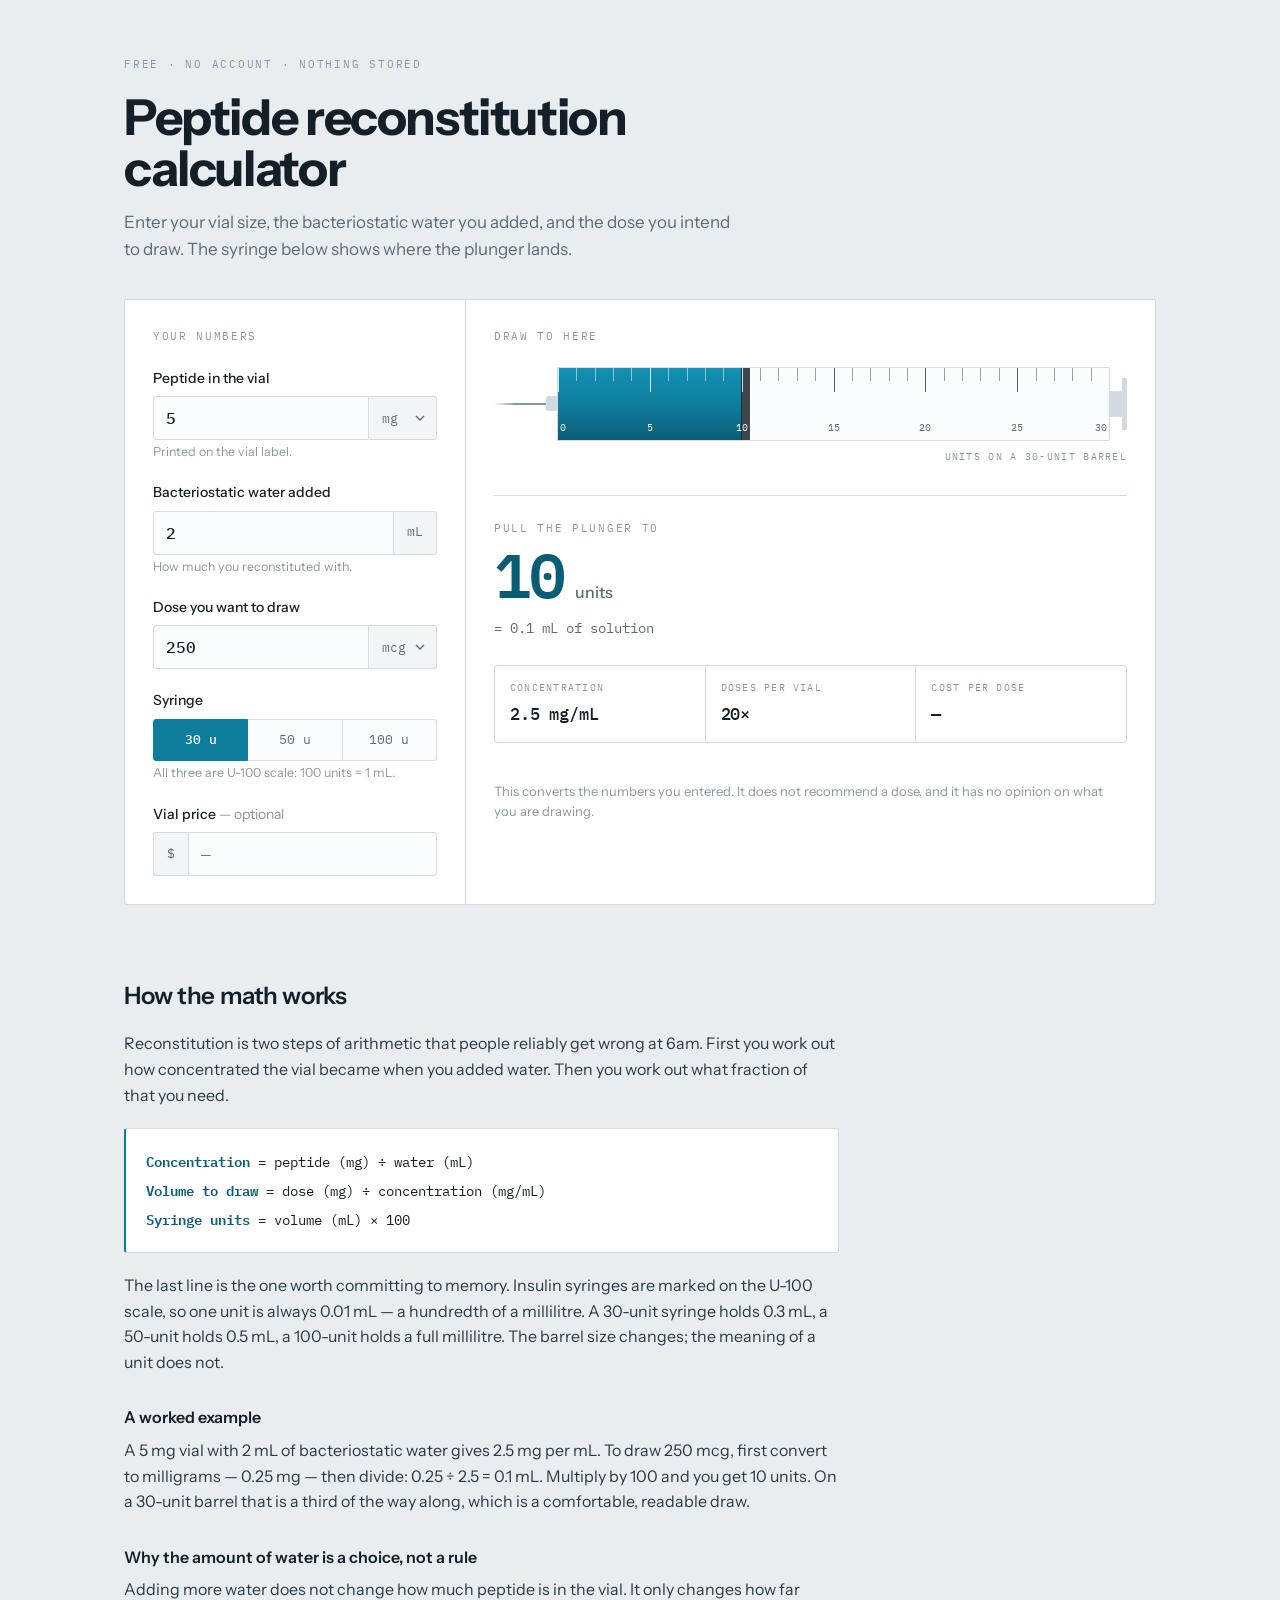
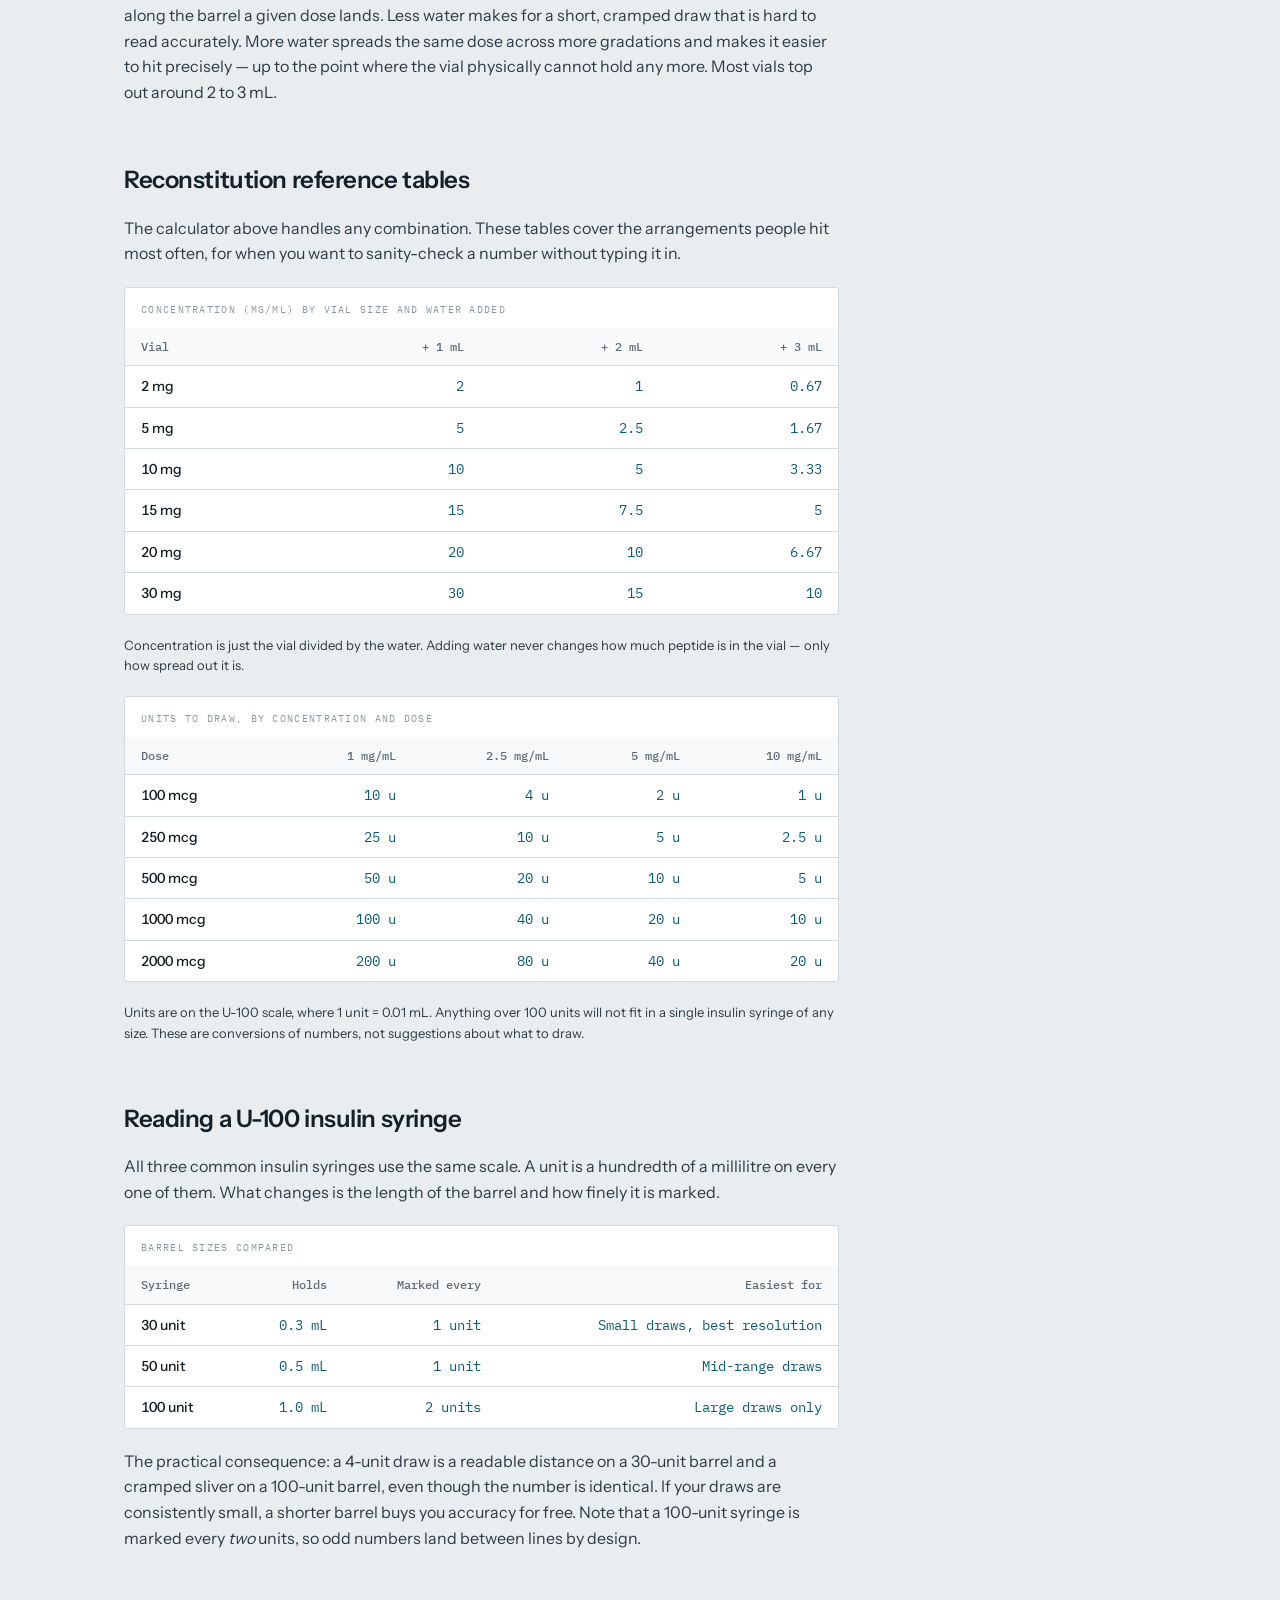
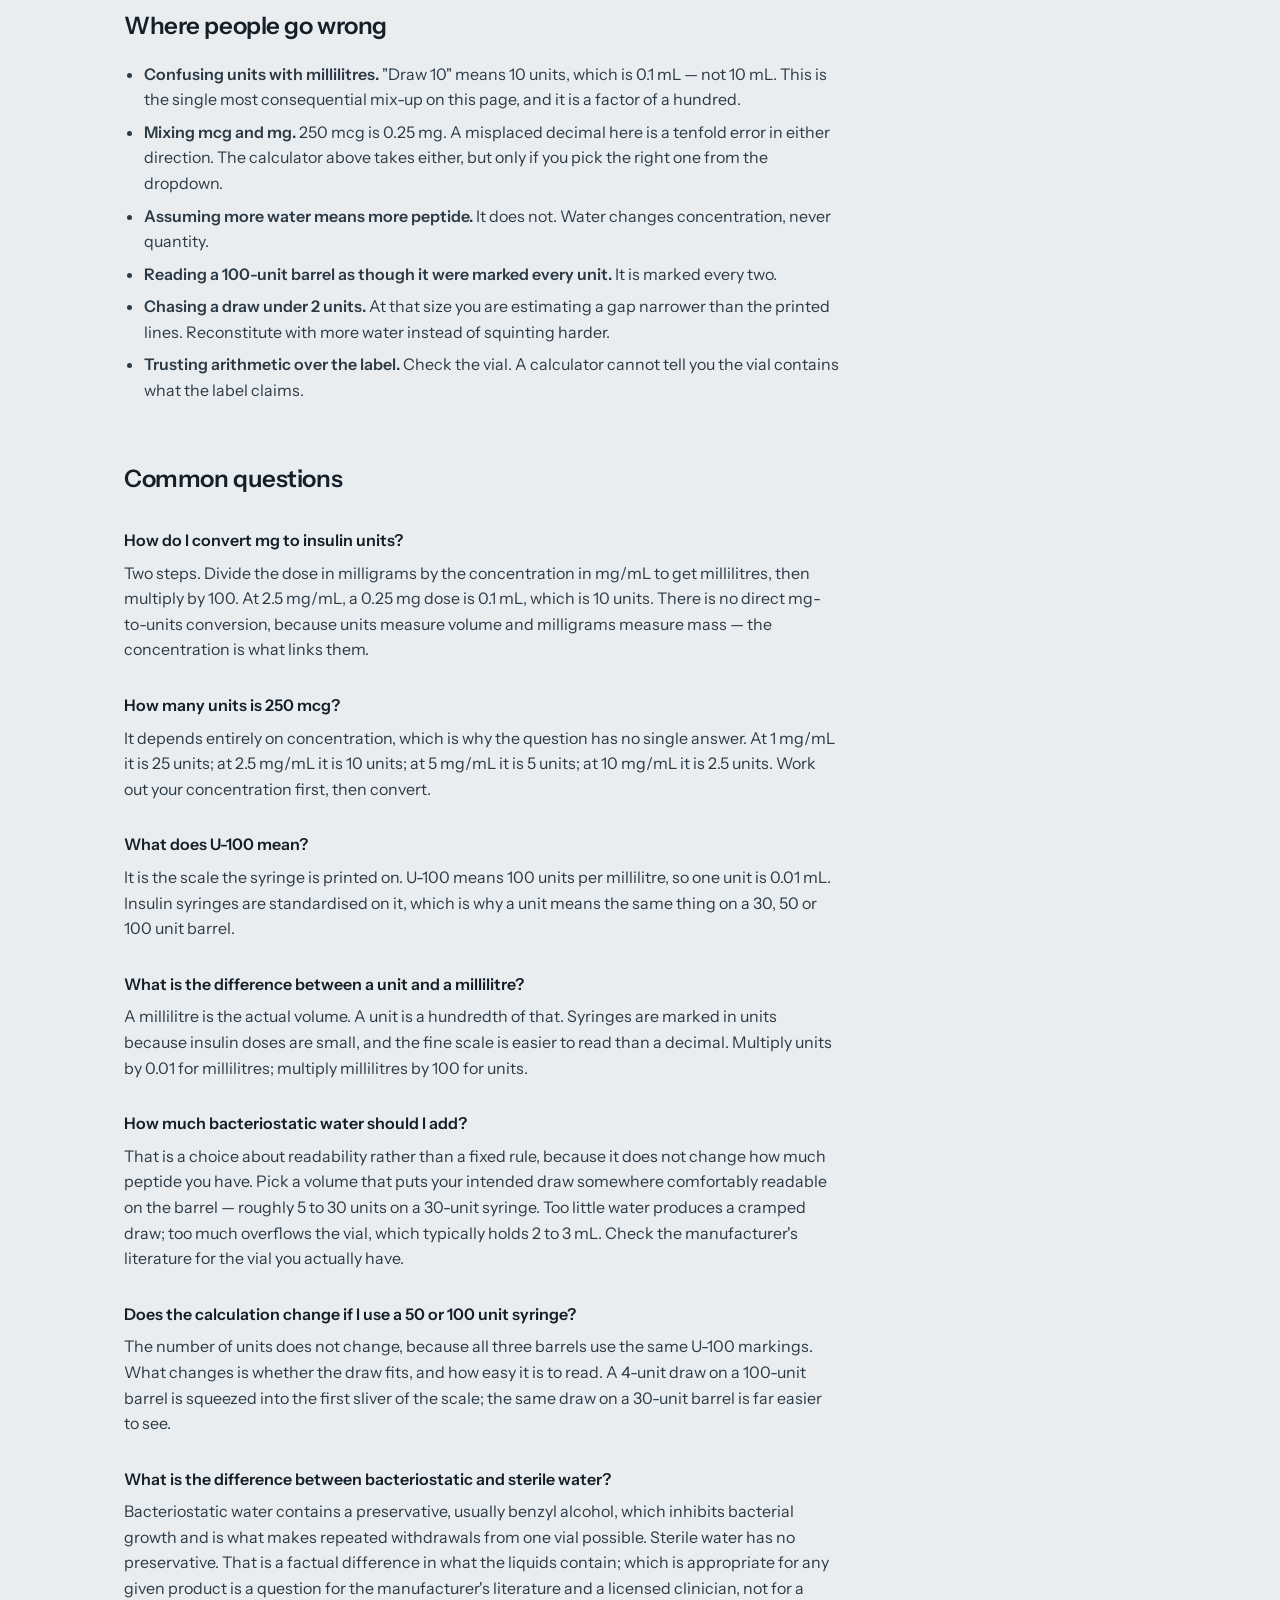
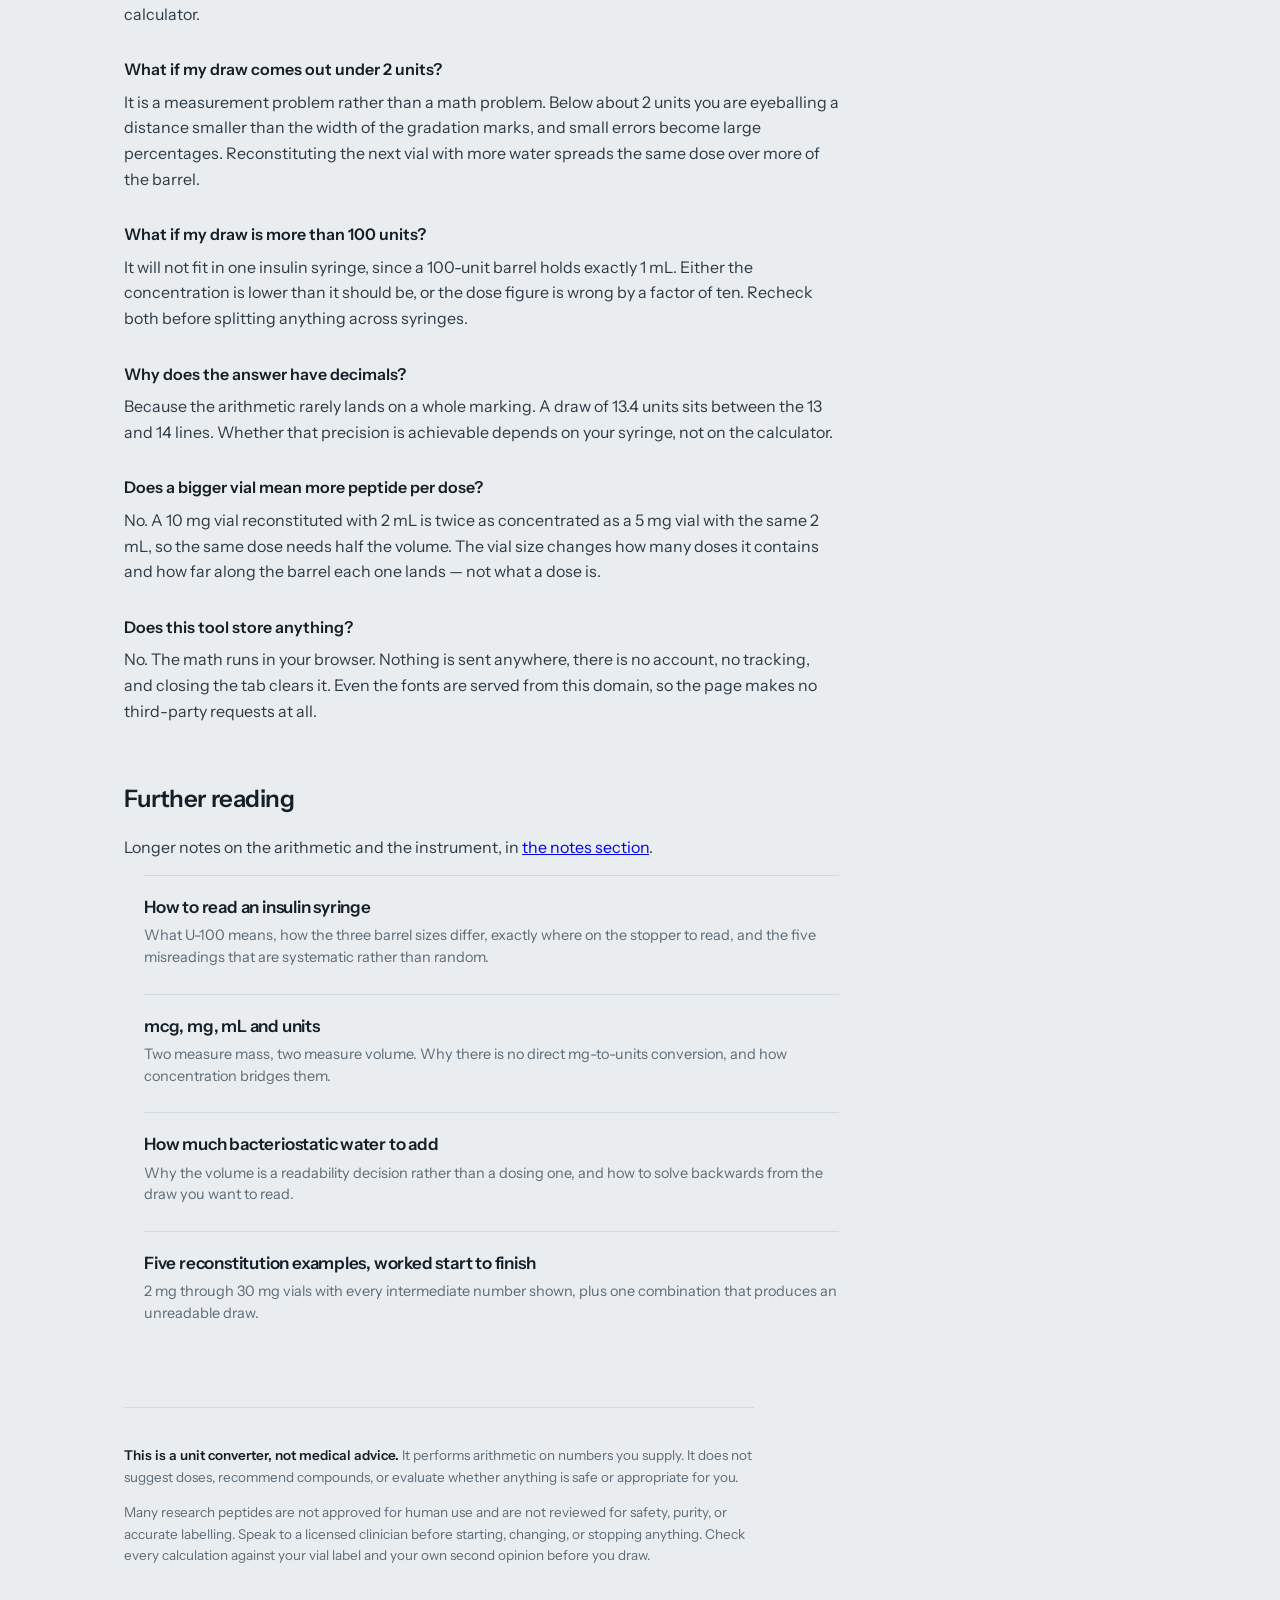
==== commit 640445da: "Add /blog/ with four reference notes Four substantial posts (~900-1200 words each) on distinct topic" ====
--- a/index.html
+++ b/index.html
@@ -437,6 +437,20 @@
   tbody tr:hover td,tbody tr:hover th{background:#F7F9FA}
   .tnote{font-size:.8125rem;color:var(--ink-faint);margin:-8px 0 0}
 
+  .readmore{list-style:none;padding:0;margin:20px 0 0}
+  .readmore li{border-top:1px solid var(--hairline)}
+  .readmore a{display:block;padding:18px 0;text-decoration:none}
+  .readmore a:hover .rt{color:var(--fluid-deep)}
+  .rt{
+    font-size:1.0625rem;
+    font-weight:600;
+    letter-spacing:-.012em;
+    color:var(--ink);
+    display:block;
+    margin-bottom:4px;
+  }
+  .rx{font-size:.9063rem;color:var(--ink-soft);display:block;line-height:1.5}
+
   .disclaimer{
     margin:64px 0 0;
     padding:24px 0 72px;
@@ -694,6 +708,36 @@
 
     <h3>Does this tool store anything?</h3>
     <p>No. The math runs in your browser. Nothing is sent anywhere, there is no account, no tracking, and closing the tab clears it. Even the fonts are served from this domain, so the page makes no third-party requests at all.</p>
+
+    <h2>Further reading</h2>
+    <p>Longer notes on the arithmetic and the instrument, in <a href="/blog/">the notes section</a>.</p>
+
+    <ul class="readmore">
+      <li>
+        <a href="/blog/how-to-read-an-insulin-syringe/">
+          <span class="rt">How to read an insulin syringe</span>
+          <span class="rx">What U-100 means, how the three barrel sizes differ, exactly where on the stopper to read, and the five misreadings that are systematic rather than random.</span>
+        </a>
+      </li>
+      <li>
+        <a href="/blog/mcg-mg-ml-and-units/">
+          <span class="rt">mcg, mg, mL and units</span>
+          <span class="rx">Two measure mass, two measure volume. Why there is no direct mg-to-units conversion, and how concentration bridges them.</span>
+        </a>
+      </li>
+      <li>
+        <a href="/blog/how-much-bacteriostatic-water/">
+          <span class="rt">How much bacteriostatic water to add</span>
+          <span class="rx">Why the volume is a readability decision rather than a dosing one, and how to solve backwards from the draw you want to read.</span>
+        </a>
+      </li>
+      <li>
+        <a href="/blog/reconstitution-worked-examples/">
+          <span class="rt">Five reconstitution examples, worked start to finish</span>
+          <span class="rx">2 mg through 30 mg vials with every intermediate number shown, plus one combination that produces an unreadable draw.</span>
+        </a>
+      </li>
+    </ul>
   </article>
 
   <footer class="disclaimer">
